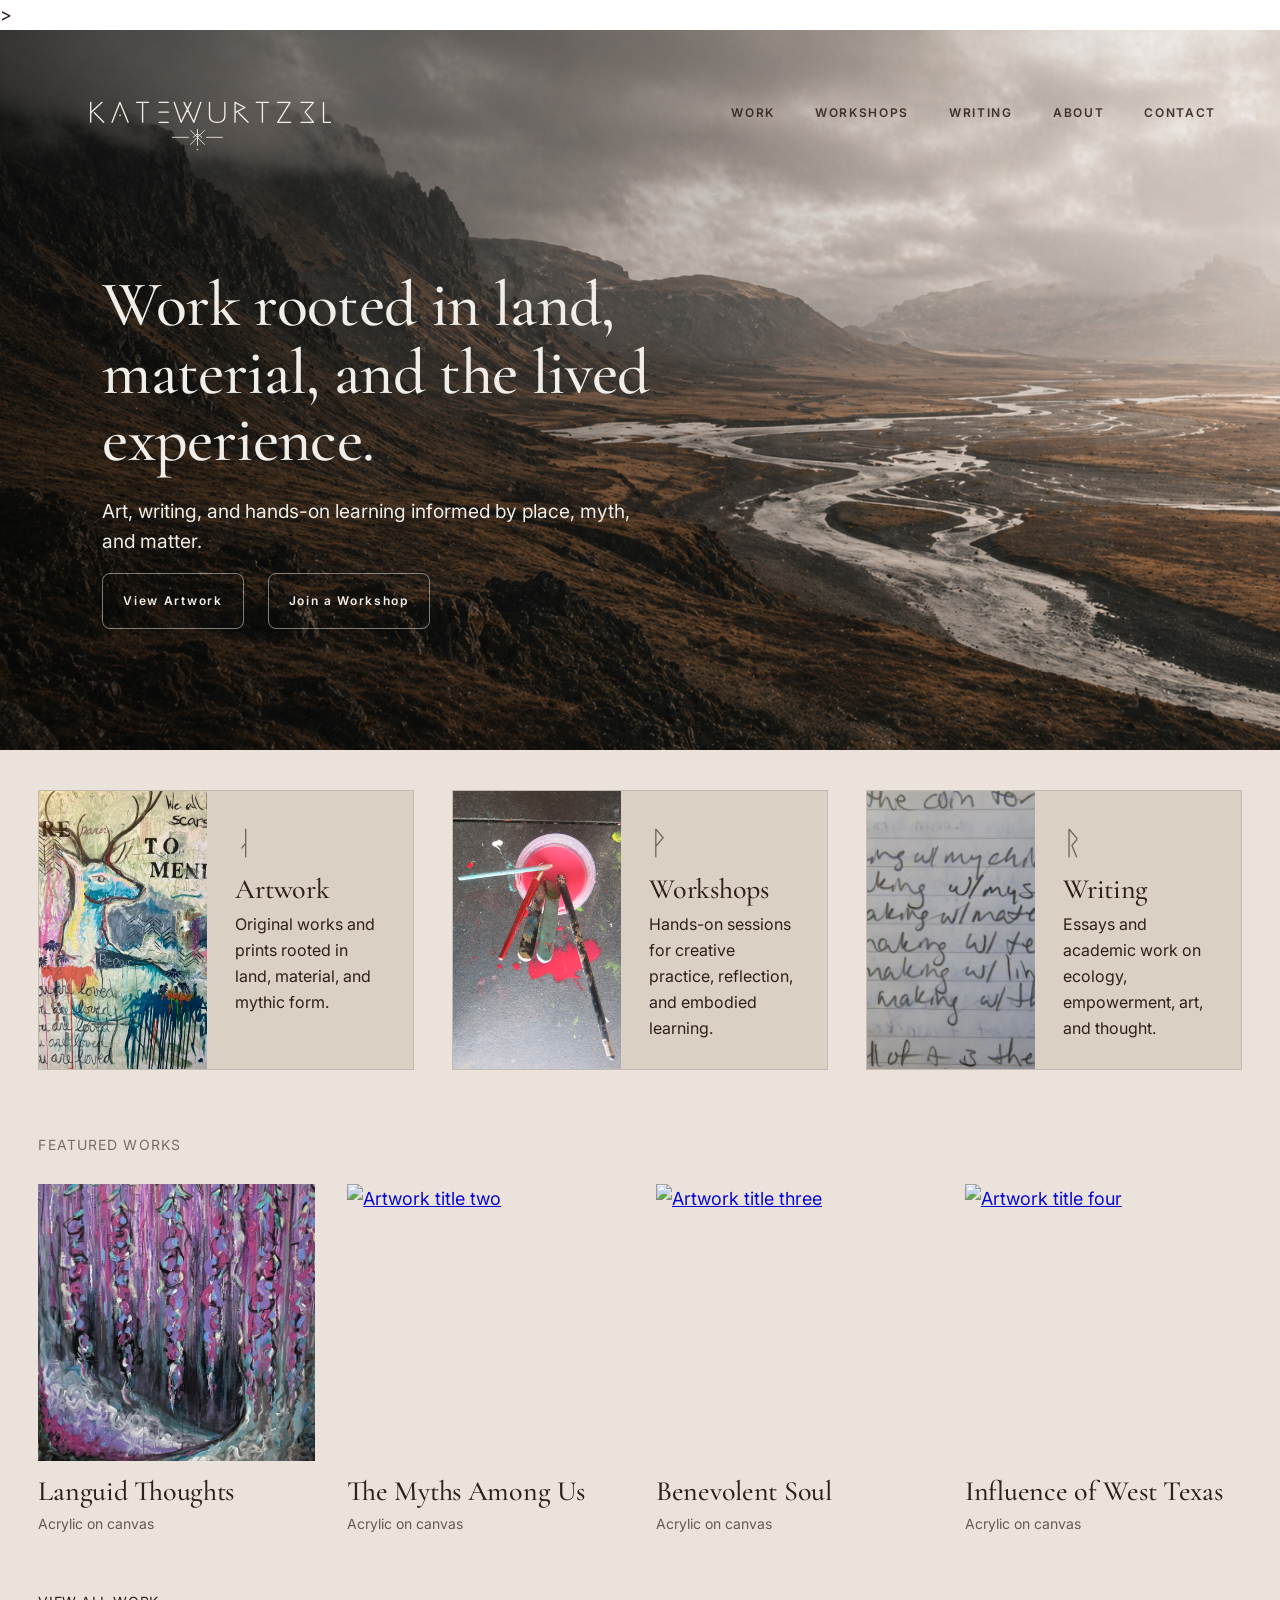
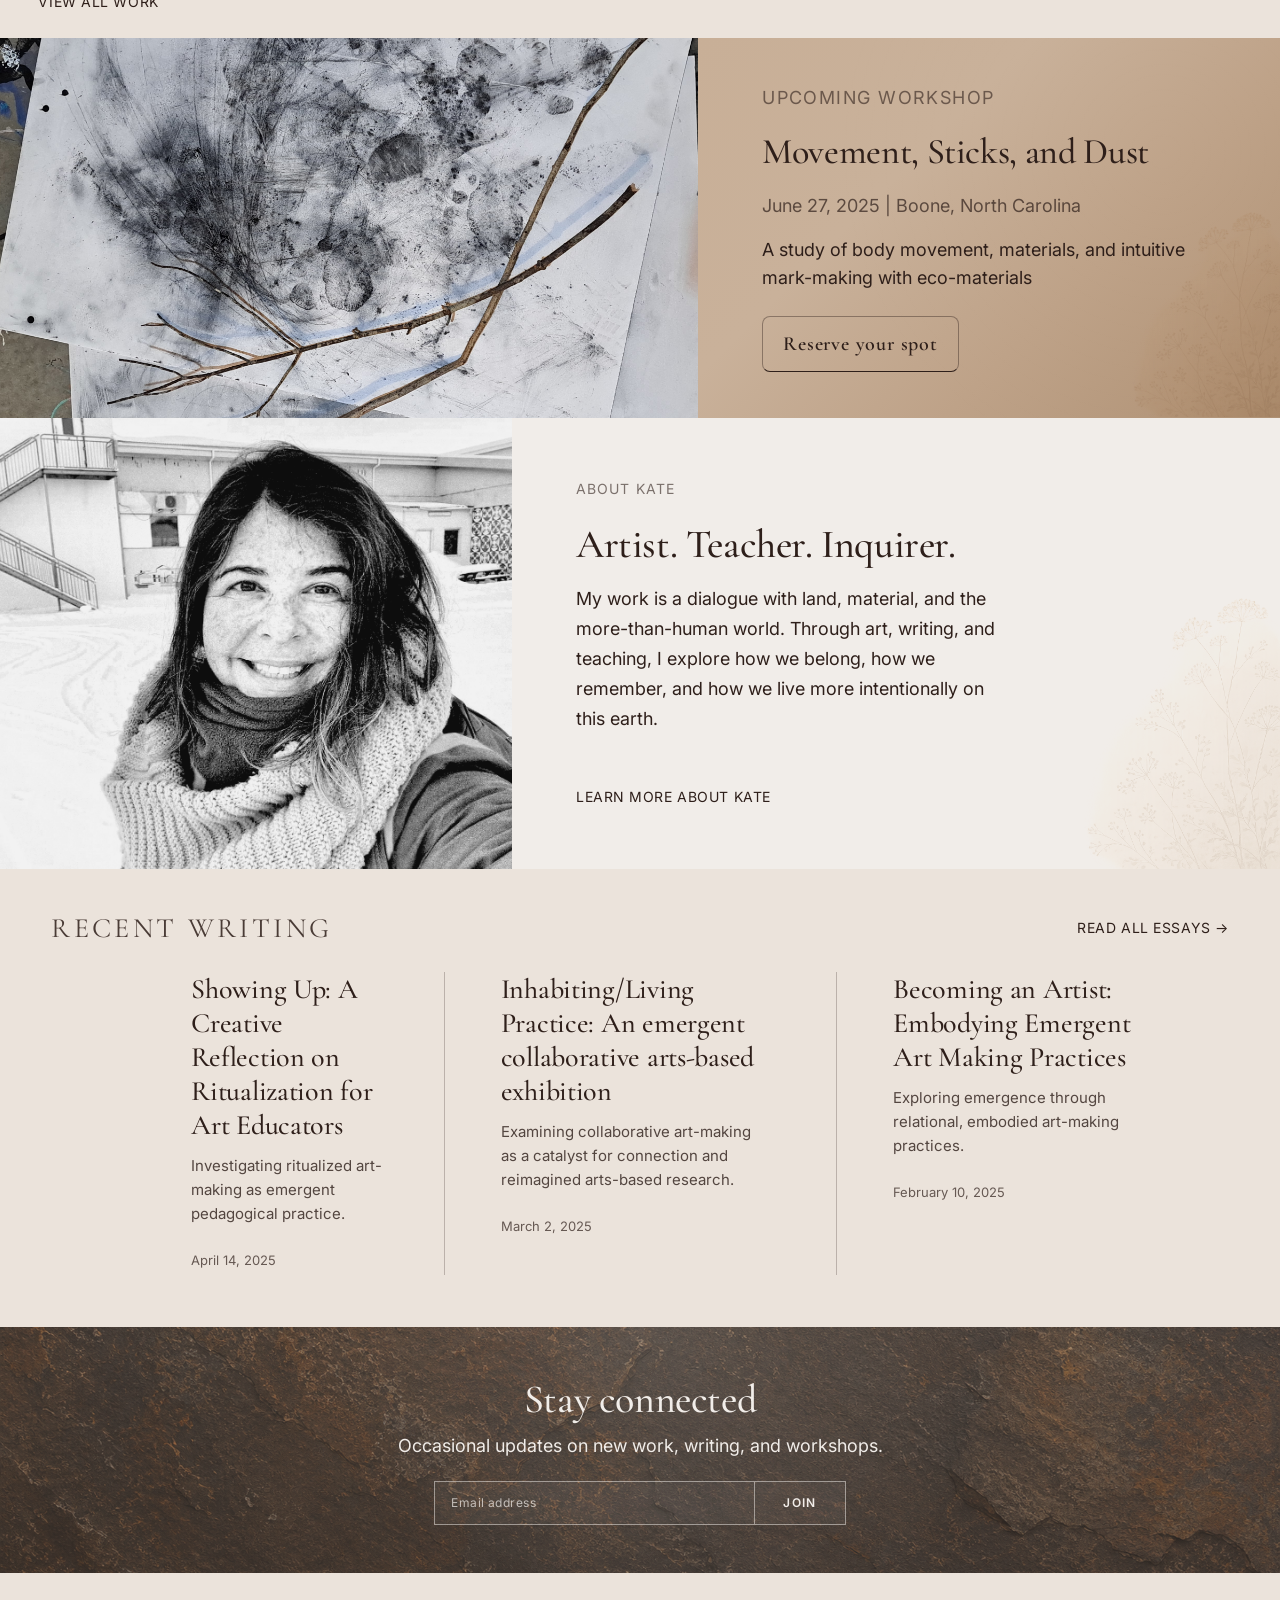
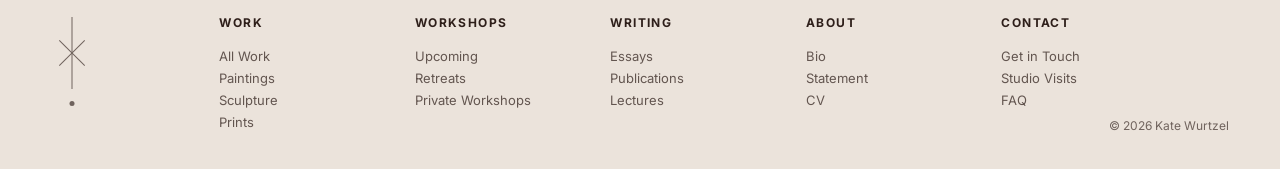
==== index.html @ 3cf95e03 "Updated Feature Commit" ====
<!DOCTYPE html>
<html lang="en">
<head>
    <meta charset="UTF-8">
    <meta name="viewport" content="width=device-width, initial-scale=1.0">
      <link rel="stylesheet" href="style.css">
      <script defer src="script.js"></script>
      <title>Dr. Kate Wurtzel</title>>
    <script src="https://kit.fontawesome.com/6f04150875.js" crossorigin="anonymous"></script>
</head>
    <body>
        <section class="landing">
            <header class="site-header">
                <a href="index.html" class="site-logo" aria-label="Kate Wurtzel home">
                    <img src="KAssets/kate-wurtzel-rune-logo.svg" alt="Kate Wurtzel">
                </a>
                  <button class="menu-toggle" onclick="openMenu()" aria-label="Open menu">
                    ☰
                  </button>
                <nav class="site-nav" aria-label="Main navigation">
                    <a href="https://aikipezman-pixel.github.io/KatesArtwork/">Work</a>
                    <a href="https://aikipezman-pixel.github.io/KatesWorkshops/">Workshops</a>
                    <a href="https://aikipezman-pixel.github.io/Kateswriting/">Writing</a>
                    <a href="https://aikipezman-pixel.github.io/Katesabout/">About</a>
                    <a href="https://aikipezman-pixel.github.io/KatesInquiry/">Contact</a>
                </nav>
            </header>
          <div class="menu-overlay">

            <button class="menu-close" onclick="closeMenu()" aria-label="Close menu">
               ✕
            </button>
            <nav class="menu-links">
              <a href="https://aikipezman-pixel.github.io/KatesArtwork/" onclick="closeMenu()">Work</a>
              <a href="https://aikipezman-pixel.github.io/KatesWorkshops/" onclick="closeMenu()">Workshops</a>
              <a href="https://aikipezman-pixel.github.io/Kateswriting/" onclick="closeMenu()">Writing</a>
              <a href="https://aikipezman-pixel.github.io/Katesabout/" onclick="closeMenu()">About</a>
              <a href="https://aikipezman-pixel.github.io/KatesInquiry/" onclick="closeMenu()">Contact</a>
            </nav>

          </div>
        <img src="KAssets/ErodedLandscape.png" alt="Eroded landscape" class="landing__bg">
        <div class="landing__overlay"></div>
        <div class="landing__content">
            <h1>Work rooted in land, material, and the lived experience.</h1>
            <p>Art, writing, and hands-on learning informed by place, myth, and matter.</p>
            <div class="cta">
                <a href="https://aikipezman-pixel.github.io/KatesArtwork/" class="btn__primary">View Artwork</a>
                <a href="https://aikipezman-pixel.github.io/KatesWorkshops/" class="btn__secondary">Join a Workshop</a>
            </div>
        </div>
    </section>

   <section class="pathways" aria-label="Explore Kate Wurtzel's work">
      <div class="pathways__inner">
        <div class="pathways__grid">

        <a href="https://aikipezman-pixel.github.io/KatesArtwork/" class="path-card">
        <img src="KAssets/deer.jpg" alt="Featured Work" class="path__img">
        <div class="path__card--text">
          <span class="path-card__symbol">ᛆ</span>
        <h3>Artwork</h3>
        <p>Original works and prints rooted in land, material, and mythic form.</p>
        </div>
      </a>

      <a href="https://aikipezman-pixel.github.io/KatesWorkshops/" class="path-card">
        <img src="KAssets/IMG_1899.JPG" alt="Workshop" class="path__img">
        <div class="path__card--text">
          <span class="path-card__symbol">ᚹ</span>
        <h3>Workshops</h3>
        <p>Hands-on sessions for creative practice, reflection, and embodied learning.</p>
        </div>
      </a>

      <a href="https://aikipezman-pixel.github.io/Kateswriting/" class="path-card">
        <img src="KAssets/IMG_2921.JPG" alt="Workshop" class="path__img">
        <div class="path__card--text">
           <span class="path-card__symbol">ᚱ</span>
        <h3>Writing</h3>
        <p>Essays and academic work on ecology, empowerment, art, and thought.</p>
        </div>
      </a>
    </div>
  </div>
</section>

<section class="featured-work" id="artwork" aria-labelledby="featured-work-title">
  <div class="section-inner">
    <div class="section-heading">
      <p class="eyebrow">Featured Works</p>
    </div>

    <div class="featured-work__grid">
      <article class="work-card">
        <a href="KAssets/gregandsteph.jpg" class="artwork-lightbox-link">
          <img src="KAssets/gregandsteph.jpg" alt="Artwork title one">
        </a>
        <div class="work-card__meta">
          <h3>Languid Thoughts</h3>
          <p>Acrylic on canvas</p>
        </div>
      </article>

      <article class="work-card">
        <a href="KAssets/20240322_081403.jpg" class="artwork-lightbox-link">
          <img src="KAssets/20240322_081403.jpg" alt="Artwork title two">
        </a>
        <div class="work-card__meta">
          <h3>The Myths Among Us</h3>
          <p>Acrylic on canvas</p>
        </div>
      </article>

      <article class="work-card">
        <a href="KAssets/bull.jpg" class="artwork-lightbox-link">
          <img src="KAssets/bull.jpg" alt="Artwork title three">
        </a>
        <div class="work-card__meta">
          <h3>Benevolent Soul</h3>
          <p>Acrylic on canvas</p>
        </div>
      </article>

      <article class="work-card">
        <a href="KAssets/WestTexas.png" class="artwork-lightbox-link">
          <img src="KAssets/WestTexas.png" alt="Artwork title four">
        </a>
        <div class="work-card__meta">
          <h3>Influence of West Texas</h3>
          <p>Acrylic on canvas</p>
        </div>
      </article>
    </div>

    <a href="#all-work" class="text-link">View all work</a>
  </div>
</section>
<section class="workshop">
  <div class="workshop__media">
    <img src="KAssets/SticksandDust.jpg" alt="Workshop scene">
  </div>
  <div class="workshop__content">
    
    <div class="workshop__content-inner">
      <p class="eyebrow">Upcoming Workshop</p>
      <h2>Movement, Sticks, and Dust</h2>
      <p class="workshop__meta">June 27, 2025 | Boone, North Carolina</p>
      <p>
        A study of body movement, materials, and intuitive mark-making with eco-materials
      </p>
      <a href="https://aikipezman-pixel.github.io/KatesWorkshops/" class="btn__primary btn--dark">Reserve your spot</a>
    </div>
  </div>
</section>
<section class="about" id="about">
  <div class="about__media">
    <img src="KAssets/snowbird.jpg" alt="Kate Wurtzel">
  </div>

  <div class="about__content">
    <div class="about__inner">
      <p class="eyebrow">About Kate</p>
      <h2>Artist. Teacher. Inquirer.</h2>

      <p>
        My work is a dialogue with land, material, and the more-than-human world.
        Through art, writing, and teaching, I explore how we belong, how we remember,
        and how we live more intentionally on this earth.
      </p>

      <a href="https://aikipezman-pixel.github.io/Katesabout/" class="text-link">Learn more about Kate</a>
    </div>
  </div>
</section>
<section class="recent-writing" id="writing" aria-labelledby="recent-writing-title">
  <div class="recent-writing__inner">
    <div class="recent-writing__heading">
      <p class="eyebrow" id="recent-writing-title">Recent Writing</p>
      <a href="https://aikipezman-pixel.github.io/Kateswriting/" class="text-link recent-writing__all">Read all essays</a>
    </div>

    <div class="writing-list">
      <article class="writing-card">
        <h3>Showing Up: A Creative Reflection on Ritualization for Art Educators</h3>
        <p>Investigating ritualized art-making as emergent pedagogical practice.</p>
        <time datetime="2025-04-14">April 14, 2025</time>
      </article>

      <article class="writing-card">
        <h3>Inhabiting/Living Practice: An emergent collaborative arts-based exhibition</h3>
        <p>Examining collaborative art-making as a catalyst for connection and reimagined arts-based research.</p>
        <time datetime="2025-03-02">March 2, 2025</time>
      </article>

      <article class="writing-card">
        <h3>Becoming an Artist: Embodying Emergent Art Making Practices</h3>
        <p>Exploring emergence through relational, embodied art-making practices.</p>
        <time datetime="2025-02-10">February 10, 2025</time>
      </article>
    </div>
  </div>
</section>
<section class="newsletter">
  <div class="newsletter__overlay"></div>

  <div class="newsletter__inner">
    <h2>Stay connected</h2>
    <p>Occasional updates on new work, writing, and workshops.</p>

    <form class="newsletter__form">
      <input type="email" placeholder="Email address">
      <button type="submit">Join</button>
    </form>
  </div>
</section>

<footer class="site-footer" id="contact">
  <div class="site-footer__inner">
    <div class="footer-mark" aria-hidden="true">
      <span></span>
    </div>

    <nav class="footer-nav" aria-label="Footer navigation">
      <div class="footer-col">
        <h3>Work</h3>
        <a href="https://aikipezman-pixel.github.io/KatesArtwork/">All Work</a>
        <a href="https://aikipezman-pixel.github.io/KatesArtwork/">Paintings</a>
        <a href="https://aikipezman-pixel.github.io/KatesComingSoon/">Sculpture</a>
        <a href="https://aikipezman-pixel.github.io/KatesComingSoon/">Prints</a>
      </div>

      <div class="footer-col">
        <h3>Workshops</h3>
        <a href="#workshops">Upcoming</a>
        <a href="https://aikipezman-pixel.github.io/KatesComingSoon/">Retreats</a>
        <a href="https://aikipezman-pixel.github.io/KatesWorkshops/">Private Workshops</a>
      </div>

      <div class="footer-col">
        <h3>Writing</h3>
        <a href="https://aikipezman-pixel.github.io/Kateswriting/">Essays</a>
        <a href="https://aikipezman-pixel.github.io/KatesComingSoon/">Publications</a>
        <a href="https://aikipezman-pixel.github.io/KatesComingSoon/">Lectures</a>
      </div>

      <div class="footer-col">
        <h3>About</h3>
        <a href="https://aikipezman-pixel.github.io/Katesabout/">Bio</a>
        <a href="https://aikipezman-pixel.github.io/Katesabout/#statement">Statement</a>
        <a href="KAssets/CV_Wurtzel_K_2026_updated.docx" target="_blank">CV</a>
      </div>

      <div class="footer-col">
        <h3>Contact</h3>
        <a href="https://aikipezman-pixel.github.io/KatesInquiry/">Get in Touch</a>
        <a href="https://aikipezman-pixel.github.io/KatesComingSoon/">Studio Visits</a>
        <a href="https://aikipezman-pixel.github.io/KatesComingSoon/">FAQ</a>
      </div>
    </nav>

    <div class="footer-social">
      <a href="#" aria-label="Instagram">
        <i class="fa-brands fa-instagram"></i>
      </a>
      <a href="mailto:hello@example.com" aria-label="Email">
        <i class="fa-regular fa-envelope"></i>
      </a>
    </div>

    <p class="footer-credit">© 2026 Kate Wurtzel</p>
  </div>
</footer>
<div class="lightbox" id="lightbox">
  <button class="lightbox-close" id="lightboxClose" aria-label="Close full-size image">
    &times;
  </button>

  <img src="" alt="" class="lightbox-img" id="lightboxImg">
</div>
</body>
</html>
---- style.css ----
@import url('https://fonts.googleapis.com/css2?family=Cormorant+Garamond:ital,wght@0,300..700;1,300..700&family=Google+Sans:ital,opsz,wght@0,17..18,400..700;1,17..18,400..700&family=Lato:ital,wght@0,100;0,300;0,400;0,700;0,900;1,100;1,300;1,400;1,700;1,900&family=Montserrat:ital,wght@0,100..900;1,100..900&family=Roboto:ital@0;1&display=swap');
@import url('https://fonts.googleapis.com/css2?family=Cormorant+Garamond:ital,wght@0,300..700;1,300..700&family=Google+Sans:ital,opsz,wght@0,17..18,400..700;1,17..18,400..700&family=Inter:ital,opsz,wght@0,14..32,100..900;1,14..32,100..900&family=Lato:ital,wght@0,100;0,300;0,400;0,700;0,900;1,100;1,300;1,400;1,700;1,900&family=Montserrat:ital,wght@0,100..900;1,100..900&family=Roboto:ital@0;1&display=swap');
* {
  margin: 0;
  padding: 0;
  box-sizing: border-box;

}
:root {
  --font-serif: "Cormorant Garamond", serif;
  --font-sans: "Inter", sans-serif;

  --fs-h1: 64px;
  --fs-h2: 40px;
  --fs-h3: 28px;
  --fs-body: 18px;
  --fs-small: 14px;

  --lh-h1: 72px;
  --lh-h2: 48px;
  --lh-h3: 36px;
  --lh-body: 30px;

  --text-light: #f1ede9;
  --text-dark: #2e1f1a;

  --page-x: 120px;
  --page-x-tight: 72px;
  --page-x-mobile: 16px;

  --page-edge: clamp(24px, 8vw, 120px);
  --page-edge-tight: clamp(16px, 5vw, 72px);

  --content-max: 1200px;
}
body {
  font-family: var(--font-sans);
  font-size: var(--fs-body);
  line-height: var(--lh-body);
  color: var(--text-dark);

  -webkit-font-smoothing: antialiased;
  -moz-osx-font-smoothing: grayscale;
  font-feature-settings: "liga", "kern";
}


h1 {
  font-size: var(--fs-h1);
  line-height: var(--lh-h1);
}
h2 {
  font-size: var(--fs-h2);
  line-height: var(--lh-h2);
}

h3 {
  font-size: var(--fs-h3);
  line-height: var(--lh-h3);
}
h1, h2, h3 {
  font-family: var(--font-serif);
  font-weight: 500;
  letter-spacing: -0.01em;
  margin: 0;
}


/*formatting*/
.container {
  padding: 96px 0;
}

.row {
  width: 100%;
  max-width: 1280px;
  margin: 0 auto;
}

html {
  scroll-behavior: smooth;
}

ul {
    display: flex;
}

li {
    list-style-type: none;
}

/*NAVBAR*/
.site-header {
  position: absolute;
  top: 8px;  
  left: 0;
  width: 100%;
  padding-left: var(--page-edge-tight);
  padding-right: var(--page-edge-tight);
  z-index: 5;
  display: flex;
  align-items: center;
  justify-content: space-between;
}

.site-logo img {
  display: block;
  height: 150px;
  width: auto;
}

.site-logo {
  transform: translateY(1px);
}

.site-nav {
  display: flex;
  align-items: center;
  gap: 40px;
}

.site-nav a {
  font-family: var(--font-sans);
  font-size: 12px;
  font-weight: 600;
  letter-spacing: 0.14em;
  text-transform: uppercase;
  text-decoration: none;
  color: #2e1f1a;
  opacity: 0.88;
  transition: opacity 0.25s ease, transform 0.25s ease;
}

.site-nav a:hover {
  opacity: 1;
  transform: translateY(-1px);
  text-decoration: underline;
  text-decoration-thickness: 3px;
  text-underline-offset: 4px;
}
.menu-toggle {
  display: none;
}
.menu-overlay {
  position: fixed;
  inset: 0;
  background: #2e1f1a;
  top: 16px;
  right: 16px;
  bottom: 16px;
  left: 16px;
  border: 1px solid rgba(241, 237, 233, 0.25);
  border-radius: 16px;
  display: flex;
  flex-direction: column;
  justify-content: center;
  align-items: center;
  opacity: 0;
  pointer-events: none;
  transition: opacity 0.3s ease;
  z-index: 100;
}
body.menu--open .menu-overlay {
  opacity: 1;
  pointer-events: auto;
}
.menu-links {
  display: flex;
  flex-direction: column;
  gap: 32px;
  text-align: center;
}

.menu-links a {
  font-family: var(--font-serif);
  font-size: 32px;
  color: #f1ede9;
  text-decoration: none;
}
.menu-close {
  position: absolute;
  top: 24px;
  right: 24px;

  background: none;
  border: none;
  color: #f1ede9;
  font-size: 32px;
  cursor: pointer;
}
body.menu--open::before {
  content: "";
  position: fixed;
  inset: 0;
  background: rgba(0,0,0,0.35);
  z-index: 90;
}

 /*Landing*/

.landing h1 {
  font-family: "Cormorant Garamond", serif;
  font-size: clamp(42px, 5vw, 72px);
  line-height: 1.05;
  letter-spacing: -0.01em;
}

.landing p {
  font-family: "Inter", sans-serif;
  font-size: clamp(16px, 1.5vw, 20px);
  line-height: 1.55;
  margin-top: 24px;
  max-width: 560px;
}

.cta {
    margin-top: 16px;
    display: flex;
    gap: 24px;
    flex-wrap: wrap;
}

.btn__secondary, .btn__primary {
  display: inline-block;
  font-size: 12px;
  font-weight: 600;
  letter-spacing: 0.14em;
  color: #f1ede9;
  transition: all 300ms; 
  text-decoration: none;
  padding: 12px 20px;
  border: 1px solid rgba(241, 237, 233, 0.5);
  border-radius: 8px;
}

.btn__secondary:hover, .btn__primary:hover {
  background: rgba(241, 237, 233, 0.08);
  border: 1px solid #f1ede9;
  border-radius: 8px;
  color: #f1ede9;
  transform: translateY(-1px);
  
}
.landing {
  position: relative;
  min-height: 80vh;
  display: flex;
  align-items: center;
  overflow: hidden;
  color: #f1ede9;
}

  .landing__content {
  max-width: 620px;
  margin-left: var(--page-edge);
  margin-right: var(--page-edge-tight);
  margin-top: 120px;
  z-index: 2;
  text-decoration: none;
  position: relative;
}

.landing__bg {
  position: absolute;
  top: 0;
  left: 0;
  width: 100%;
  height: 100%;
  object-fit: cover;
  object-position: center;
  z-index: 0;
}

.landing__overlay {
  position: absolute;
  inset: 0;
  background: linear-gradient(
    90deg,
    rgba(0,0,0,0.5) 0%,
    rgba(0,0,0,0.25) 40%,
    rgba(0,0,0,0.05) 70%,
    rgba(0,0,0,0) 100%
  );
  z-index: 1;
}

/*plans*/
.pathways {
  padding: 40px 0;
  background: #ebe3db;
  color: #2e1f1a;
  overflow-x: hidden;
}

.pathways h3,
.pathways p,
.pathways .eyebrow {
  color: #2e1f1a;
}
.section-inner {
  width: 100%;
  max-width: 1500px;
  margin: 0 auto;
  padding: 20px;
  padding-left: clamp(16px, 3vw, 48px);
  padding-right: clamp(16px, 3vw, 48px);
}

.eyebrow {
  font-family: var(--font-sans);
  font-size: var(--fs-small);
  letter-spacing: 0.08em;
  text-transform: uppercase;
  margin-bottom: 16px;
  opacity: 0.6;
}

.pathways h2 {
  max-width: 640px;
  margin-bottom: 64px;
}
.pathways__grid {
  display: grid;
  grid-template-columns: repeat(3, minmax(0, 1fr));
  gap: clamp(24px, 3vw, 40px);
}

.pathways__inner {
  max-width: 1500px;
  margin: 0 auto;

  padding-left: clamp(16px, 3vw, 48px);
  padding-right: clamp(16px, 3vw, 48px);
}
.path-card {
  display: flex;
  width: 100%;
  min-height: 20px;
  background: #dad0c4;
  border: 1px solid rgba(0,0,0,0.1);
  text-decoration: none;
  color: inherit;
  transition: all 0.3s ease;
}

.path-card__symbol {
  display: flex;
  align-items: center;
  font-size: 32px;
  height: 48px;
  line-height: 1;
  margin: 0;
  margin-bottom: 12px;
  opacity: 0.6;
  color: #2e1f1a;
  position: relative;
}
.path__img {
  width: 45%;
  position: relative;
  height: auto;
  aspect-ratio: 1 / 1;
  object-fit: cover;
  display: flex;
}
.path-card h3 {
  height: 44px;
  display: flex;
  align-items: center;
  margin-bottom: 12px;
  margin: 0;
  font-size: var(--fs-h3);
  line-height: var(--lh-h3);
}

.path-card p {
  margin: 0;
  font-size: 16px;
  line-height: 26px;
}
.path-card:hover {
  transform: translateY(-4px);
  border-color: rgba(0,0,0,0.2);
  background: rgba(255,255,255,0.55);
}
.path__card--text {
  width: 55%;
  padding: 28px;
  display: grid;
  grid-template-rows: 48px 44px auto;;
}
/*featuredwork*/
.featured-work {
  background: #ebe3db;
  color: #2e1f1a;
  
}

.featured-work h2,
.featured-work h3,
.featured-work p,
.featured-work .eyebrow {
  color: #2e1f1a;
}
.section-heading {
  margin-bottom: 24px;
  max-width: 640px;
}
.featured-work__grid {
  display: grid;
  grid-template-columns: repeat(4, 1fr);
  gap: 32px;
}
.work-card {
  display: block;
}
.work-card img {
  width: 100%;
  height: auto;
  aspect-ratio: 1 / 1;
  object-fit: cover;
  display: block;
  filter: contrast(0.95) saturate(0.9);
  transition: transform 0.4s ease;
}
.work-card:hover img {
  transform: scale(1.02);
}
.work-card__meta {
  margin-top: 12px;
}

.work-card__meta h3 {
  font-family: var(--font-serif);
  font-size: var(--fs-h3);
}

.work-card__meta p {
  font-family: var(--font-sans);
  font-size: var(--fs-small);
  opacity: 0.7;
}
.text-link {
  display: inline-block;
  margin-top: 48px;
  font-family: var(--font-sans);
  font-size: var(--fs-small);
  letter-spacing: 0.04em;
  text-transform: uppercase;
  text-decoration: none;
  color: inherit;

  border-bottom: 1px solid transparent;
  transition: border-color 0.25s ease, opacity 0.25s ease;
}

.text-link:hover {
  border-bottom-color: currentColor;
}
.artwork-lightbox-link {
  display: block;
  cursor: zoom-in;
}

.lightbox {
  position: fixed;
  inset: 0;
  z-index: 9999;
  display: none;
  align-items: center;
  justify-content: center;
  padding: 2rem;
  background: rgba(11, 12, 9, 0.88);
}

.lightbox.active {
  display: flex;
}

.lightbox-img {
  max-width: min(92vw, 1400px);
  max-height: 88vh;

  object-fit: contain;

  padding: 0.5rem;
  background: rgba(17, 19, 15, 0.92);

  border: 1px solid rgba(199, 169, 118, 0.45);

  box-shadow:
    0 24px 80px rgba(0, 0, 0, 0.78),
    0 0 0 1px rgba(241, 237, 233, 0.04);

  border-radius: 2px;
}

.lightbox-close {
  position: absolute;
  top: 1.5rem;
  right: 1.8rem;

  width: 48px;
  height: 48px;

  border: 1px solid rgba(241, 237, 233, 0.18);
  border-radius: 50%;

  background: rgba(17, 19, 15, 0.65);

  color: #f1ede9;

  font-size: 2rem;
  line-height: 1;

  cursor: pointer;

  transition:
    background 0.25s ease,
    transform 0.25s ease,
    border-color 0.25s ease;
}

.lightbox-close:hover {
  background: rgba(241, 237, 233, 0.08);
  border-color: rgba(241, 237, 233, 0.45);
  transform: scale(1.04);
}

/*workshop*/
.workshop {
  display: grid;
  grid-template-columns: 1.2fr 1fr;
  background: #e6ddd2; /* base tone */
  height: 380px;
  position: relative;
}

.workshop__media {
  overflow: hidden;
  height: 100%;
  width: 100%;
}

.workshop__media img {
  height: 100%;
  width: 100%;
  object-fit: cover;
  display: block;
  object-position: 40% center;
}
.workshop__content {
  display: flex;
  align-items: center;
  position: relative;
  overflow: hidden;
  isolation: isolate;

  background:
    linear-gradient(
      135deg,
      #c8af97 0%,
      #c9b19a 35%,
      #bea288 65%,
      #af9174 100%
    );
}
.workshop__content-inner {
  position: relative;
  z-index: 2;
  padding: 44px 64px;
}
.workshop__content::before {
  content: "";
  position: absolute;
  inset: 0;
  background: url("KAssets/paper-texture.png"),
  radial-gradient(
      circle at 80% 30%,
      rgba(255,255,255,0.25),
      transparent 60%
    );
    background-size: cover;
    background-repeat: no-repeat;
  opacity: 0.35;
  mix-blend-mode: multiply;
  pointer-events: none;
  z-index: 0;
}

.workshop__content::after {
  content: "";
  position: absolute;
  inset: 0;
  background-image: url("KAssets/floral-overlay.png");
  background-repeat: no-repeat;
  background-position: right bottom;
  background-size: 55%;
  opacity: 0.35;
  mix-blend-mode: multiply;
  -webkit-mask-image: linear-gradient(
    90deg,
    transparent 0%,
    rgba(0,0,0,0.6) 35%,
    rgba(0,0,0,1) 60%
  );
  mask-image: linear-gradient(
    90deg,
    transparent 0%,
    rgba(0,0,0,0.6) 35%,
    rgba(0,0,0,1) 60%
  );
  pointer-events: none;
  z-index: 1;
}

.workshop__content h2 {
  font-family: var(--font-serif);
  font-size: 36px;
  margin: 12px 0 16px;
  color:#2e1f1a
}
.workshop__content p {
  font-family: var(--font-sans);
  font-size: 18px;
  line-height: 28px;
  color:#2e1f1a
}
.workshop__content a {
  display: inline-block;
  margin-top: 24px;
  font-family: "Cormorant Garamond", serif;
  font-size: 20px;
  letter-spacing: 0.04em;
  text-decoration: none;
  border-bottom: 1px solid currentColor;
  color:#2e1f1a
}
.workshop__meta {
  font-family: var(--font-sans);
  font-size: 14px;
  opacity: 0.7;
  margin-bottom: 16px;
}

.workshop__desc {
  max-width: 420px;
  margin-bottom: 24px;
}

.btn--dark {
  color: #2e1f1a;
  border: 1px solid rgba(46, 31, 26, 0.4);
  background: transparent;
}

.btn--dark:hover {
  border-color: #2e1f1a;
  background: rgba(46, 31, 26, 0.06);
  color:#2e1f1a;
  transform: translateY(-1px);
}

/*about*/
.about {
  display: grid;
  grid-template-columns: 0.8fr 1.2fr;
  min-height: 360px;
  background: #ebe3db;
  color: #2e1f1a;
}

.about__media {
  overflow: hidden;
}

.about__media img {
  width: 100%;
  height: 100%;
  object-fit: cover;
  object-position: center;
  display: block;
  filter: grayscale(100%) contrast(0.9);
}

.about__content {
  position: relative;
  display: flex;
  align-items: center;
  overflow: hidden;
  background: #f1ede9;
}

.about__content::after {
  content: "";
  position: absolute;
  inset: 0;

  background-image: url("KAssets/floral-overlay.png");
  background-repeat: no-repeat;
  background-position: right bottom;
  background-size: 55%;

  opacity: 0.28;
  filter: contrast(1.05);
  mix-blend-mode: multiply;
  pointer-events: none;
  z-index: 0;
}

.about__inner {
  position: relative;
  z-index: 1;
  max-width: 560px;
  padding: 56px 64px;
}

.about h2 {
  color: #2e1f1a;
  margin-bottom: 16px;
}

.about p {
  color: #2e1f1a;
  max-width: 460px;
}

.about .text-link {
  color: #2e1f1a;
}

/* recent writing */

.recent-writing {
  background: #ebe3db;
  color: #2e1f1a;
  padding: 44px 0 52px;
}

.recent-writing__inner {
  max-width: 1500px;
  margin: 0 auto;
  padding-left: clamp(24px, 4vw, 64px);
  padding-right: clamp(24px, 4vw, 64px);
}

.recent-writing__heading {
  display: flex;
  justify-content: space-between;
  align-items: center;
  margin-bottom: 28px;
}

.recent-writing .eyebrow {
  font-family: var(--font-serif);
  font-size: 28px;
  line-height: 1;
  letter-spacing: 0.12em;
  color: #2e1f1a;
  opacity: 0.85;
  margin: 0;
}

.recent-writing__all {
  margin-top: 0;
  border-bottom: 1px solid transparent;
}

.recent-writing__all:hover {
  border-bottom-color: currentColor;
}

.recent-writing__all::after {
  content: " →";
}

.writing-list {
  display: grid;
  grid-template-columns: repeat(3, 1fr);
}

.writing-card {
  padding: 0 56px;
  border-left: 1px solid rgba(46, 31, 26, 0.25);
}

.writing-card:first-child {
  border-left: none;
  padding-left: 140px;
}

.writing-card h3 {
  font-family: var(--font-serif);
  font-size: 28px;
  line-height: 34px;
  font-weight: 500;
  color: #2e1f1a;
  margin-bottom: 12px;
}

.writing-card p {
  font-family: var(--font-sans);
  font-size: 15px;
  line-height: 24px;
  max-width: 260px;
  color: #2e1f1a;
  opacity: 0.8;
  margin-bottom: 18px;
}

.writing-card time {
  font-family: var(--font-sans);
  font-size: 13px;
  color: #2e1f1a;
  opacity: 0.7;
}

/*newslettter*/

.newsletter {
  position: relative;
  overflow: hidden;

  padding: 48px 24px;
  background-image:
      linear-gradient(
      rgba(235, 227, 219, 0.18),
      rgba(235, 227, 219, 0.18)
    ),
    url("KAssets/stone-texture-dark.png");

  background-size: cover;
  background-position: center;
}

.newsletter::before {
  content: "";
  position: absolute;
  inset: 0;

   background:
    linear-gradient(
      180deg,
      rgba(32, 24, 20, 0.28),
      rgba(32, 24, 20, 0.42)
    );

  z-index: 0;
}
.newsletter::after {
  content: "";
  position: absolute;
  inset: 0;

  background:
    radial-gradient(
      circle at top center,
      rgba(255,255,255,0.16),
      transparent 52%
    );

  opacity: 0.55;
  mix-blend-mode: screen;

  z-index: 1;
}
.newsletter__inner {
  position: relative;
  z-index: 2;

  max-width: 720px;
  margin: 0 auto;
  text-align: center;

  color: #f1ede9;
}
.newsletter__inner h2 {
  margin-bottom: 8px;
}

.newsletter__inner p {
  margin-bottom: 18px;
}

.newsletter__form {
  margin-top: 20px;
  display: flex;
  justify-content: center;
  gap: 0;
}

.newsletter__form input,
.newsletter__form button {
  height: 44px;
  font-family: var(--font-sans);
  font-size: 12px;
  letter-spacing: 0.12em;
  color: #f1ede9;
  background: rgba(241, 237, 233, 0.04);
  border: 1px solid rgba(241, 237, 233, 0.5);
}

.newsletter__form input {
  width: min(320px, 60vw);
  padding: 0 16px;
  border-right: none;
}

.newsletter__form input::placeholder {
  color: rgba(241, 237, 233, 0.72);
  letter-spacing: 0.04em;
}

.newsletter__form button {
  padding: 0 28px;
  font-weight: 600;
  text-transform: uppercase;
  cursor: pointer;
  transition: background 0.25s ease, border-color 0.25s ease;
}

.newsletter__form button:hover {
  background: rgba(241, 237, 233, 0.1);
  border-color: #f1ede9;
}

.newsletter__form input:focus {
  outline: none;
  background: rgba(241, 237, 233, 0.08);
  border-color: #f1ede9;
}
/*footer*/
.site-footer {
  background: #ebe3db;
  color: #2e1f1a;
  padding: 44px 0 36px;
}

.site-footer__inner {
  max-width: 1500px;
  margin: 0 auto;
  padding-left: clamp(24px, 4vw, 64px);
  padding-right: clamp(24px, 4vw, 64px);

  display: grid;
  grid-template-columns: 120px 1fr auto;
  gap: 48px;
  align-items: start;
  position: relative;
}

.footer-mark {
  width: 42px;
  height: 92px;
  position: relative;
  opacity: 0.65;
}

.footer-mark::before,
.footer-mark::after,
.footer-mark span::before,
.footer-mark span::after {
  content: "";
  position: absolute;
  background: #2e1f1a;
  left: 50%;
  transform-origin: center;
}

.footer-mark::before {
  width: 1px;
  height: 72px;
  top: 0;
  transform: translateX(-50%);
}

.footer-mark::after {
  width: 1px;
  height: 36px;
  top: 18px;
  transform: translateX(-50%) rotate(45deg);
}

.footer-mark span::before {
  width: 1px;
  height: 36px;
  top: 18px;
  transform: translateX(-50%) rotate(-45deg);
}

.footer-mark span::after {
  width: 5px;
  height: 5px;
  border-radius: 50%;
  top: 84px;
  transform: translateX(-50%);
}

.footer-nav {
  display: grid;
  grid-template-columns: repeat(5, minmax(110px, 1fr));
  gap: 36px;
}

.footer-col h3 {
  font-family: var(--font-sans);
  font-size: 12px;
  line-height: 1;
  font-weight: 700;
  letter-spacing: 0.12em;
  text-transform: uppercase;
  margin-bottom: 16px;
  color: #2e1f1a;
}

.footer-col a {
  display: block;
  font-family: var(--font-sans);
  font-size: 13px;
  line-height: 22px;
  color: #2e1f1a;
  text-decoration: none;
  opacity: 0.72;
  transition: opacity 0.25s ease;
}

.footer-col a:hover {
  opacity: 1;
}

.footer-social {
  display: flex;
  gap: 20px;
  align-items: center;
}

.footer-social a {
  color: #2e1f1a;
  font-size: 24px;
  opacity: 0.75;
  transition: opacity 0.25s ease, transform 0.25s ease;
}

.footer-social a:hover {
  opacity: 1;
  transform: translateY(-1px);
}

.footer-credit {
  position: absolute;
  right: clamp(24px, 4vw, 64px);
  bottom: -8px;

  font-family: var(--font-sans);
  font-size: 12px;
  color: #2e1f1a;
  opacity: 0.65;
}

/* =========================
   TABLET / SMALL LAPTOP
   786px and below
========================= */

@media (max-width: 786px) {
  :root {
    --fs-h1: 48px;
    --fs-h2: 34px;
    --fs-h3: 26px;
    --fs-body: 16px;

    --lh-h1: 54px;
    --lh-h2: 40px;
    --lh-h3: 32px;
    --lh-body: 26px;
  }

  .site-header {
    display: grid;
    grid-template-columns: 1fr auto;
    align-items: center;
    top: 16px;
    padding-left: var(--page-x-mobile);
    padding-right: var(--page-x-mobile);
  }

  .site-logo {
    width: 100%;
    max-width: 360px;
    display: block;
  }

  .site-logo img {
    width: 100%;
    height: auto;
  }

  .site-nav {
    display: none;
  }

  .menu-toggle {
    display: flex;
    align-items: center;
    justify-content: center;
    justify-self: end;
    width: 44px;
    height: 44px;
    background: none;
    border: none;
    color: var(--text-light);
    font-size: 28px;
    line-height: 1;
    cursor: pointer;
  }

  .menu-overlay {
    top: 18px;
    right: 18px;
    bottom: 18px;
    left: 18px;
  }

  .landing {
    min-height: 90vh;
    align-items: center;
  }

  .landing__content {
    max-width: 92%;
    margin-left: 24px;
    margin-right: 24px;
    margin-top: 120px;
  }

  .landing h1 {
    font-size: clamp(42px, 11vw, 58px);
    line-height: 1.05;
  }

  .landing p {
    max-width: 440px;
    font-size: 16px;
    line-height: 1.55;
  }

  .cta {
    gap: 16px;
  }

  .section-inner,
  .pathways__inner,
  .recent-writing__inner,
  .site-footer__inner {
    padding-left: 24px;
    padding-right: 24px;
  }

  .pathways__grid {
    grid-template-columns: 1fr;
    gap: 28px;
  }

  .path-card {
    min-height: 220px;
  }

  .featured-work__grid {
    grid-template-columns: repeat(2, 1fr);
    gap: 28px;
  }

  .workshop {
    grid-template-columns: 1fr;
    height: auto;
  }

  .workshop__media {
    height: 320px;
  }

  .workshop__content {
    min-height: 360px;
  }

  .workshop__content-inner {
    padding: 44px 32px;
  }

  .about {
    grid-template-columns: 1fr;
  }

  .about__media {
    height: 340px;
  }

  .about__inner {
    padding: 44px 32px;
  }

  .recent-writing__heading {
    align-items: flex-start;
    gap: 20px;
  }

  .writing-list {
    grid-template-columns: 1fr;
    gap: 28px;
  }

  .writing-card,
  .writing-card:first-child {
    border-left: none;
    border-top: 1px solid rgba(46, 31, 26, 0.2);
    padding: 24px 0 0;
  }

  .writing-card:first-child {
    border-top: none;
  }

  .newsletter__form {
    flex-direction: column;
    align-items: center;
    gap: 12px;
  }

  .newsletter__form input,
  .newsletter__form button {
    width: 100%;
    max-width: 340px;
  }

  .newsletter__form input {
    border-right: 1px solid rgba(241, 237, 233, 0.5);
  }

  .site-footer__inner {
    grid-template-columns: 1fr;
    gap: 36px;
  }

  .footer-nav {
    grid-template-columns: repeat(2, 1fr);
    gap: 28px 36px;
  }

  .footer-credit {
    position: static;
    margin-top: 8px;
  }
}


/* =========================
   PHONE
   640px and below
========================= */

@media (max-width: 640px) {
  :root {
    --fs-h1: 42px;
    --fs-h2: 30px;
    --fs-h3: 24px;
    --fs-body: 16px;

    --lh-h1: 46px;
    --lh-h2: 36px;
    --lh-h3: 30px;
    --lh-body: 25px;
  }

  .site-logo {
    max-width: 300px;
  }

  .landing {
    min-height: 92vh;
  }

  .landing__content {
    margin-left: 18px;
    margin-right: 18px;
    margin-top: 104px;
  }

  .landing h1 {
    font-size: clamp(40px, 13vw, 52px);
  }

  .btn__primary,
  .btn__secondary {
    padding: 10px 16px;
    font-size: 11px;
  }

  .pathways {
    padding: 32px 0;
  }

  .path-card {
    flex-direction: column;
  }

  .path__img {
    width: 100%;
    aspect-ratio: 16 / 10;
  }

  .path__card--text {
    width: 100%;
    padding: 24px;
  }

  .featured-work__grid {
    grid-template-columns: 1fr;
  }

  .workshop__media {
    height: 280px;
  }

  .workshop__content-inner {
    padding: 40px 24px;
  }

  .workshop__content::after {
    background-size: 85%;
    opacity: 0.22;
  }

  .about__media {
    height: 300px;
  }

  .about__inner {
    padding: 40px 24px;
  }

  .about__content::after {
    background-size: 85%;
    opacity: 0.16;
  }

  .recent-writing__heading {
    flex-direction: column;
  }

  .recent-writing__all {
    margin-top: 0;
  }

  .footer-nav {
    grid-template-columns: 1fr;
  }
}
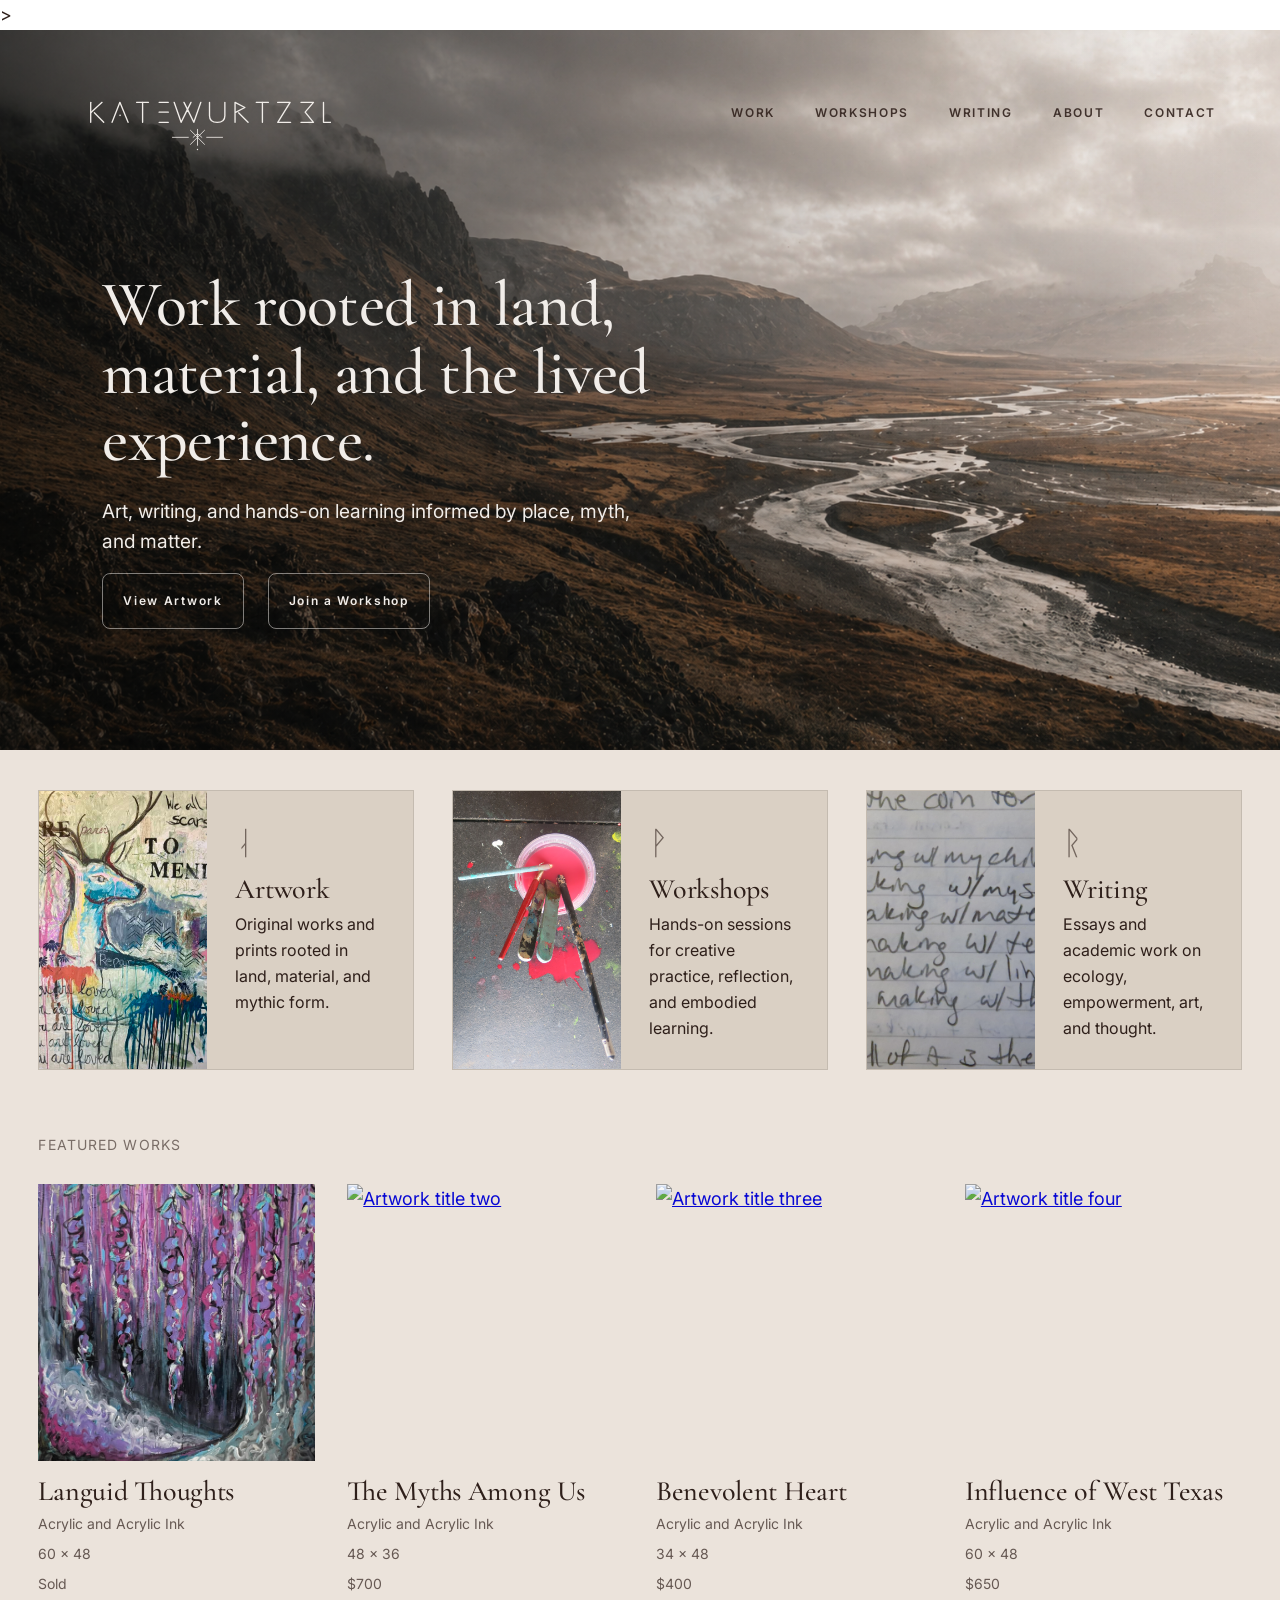
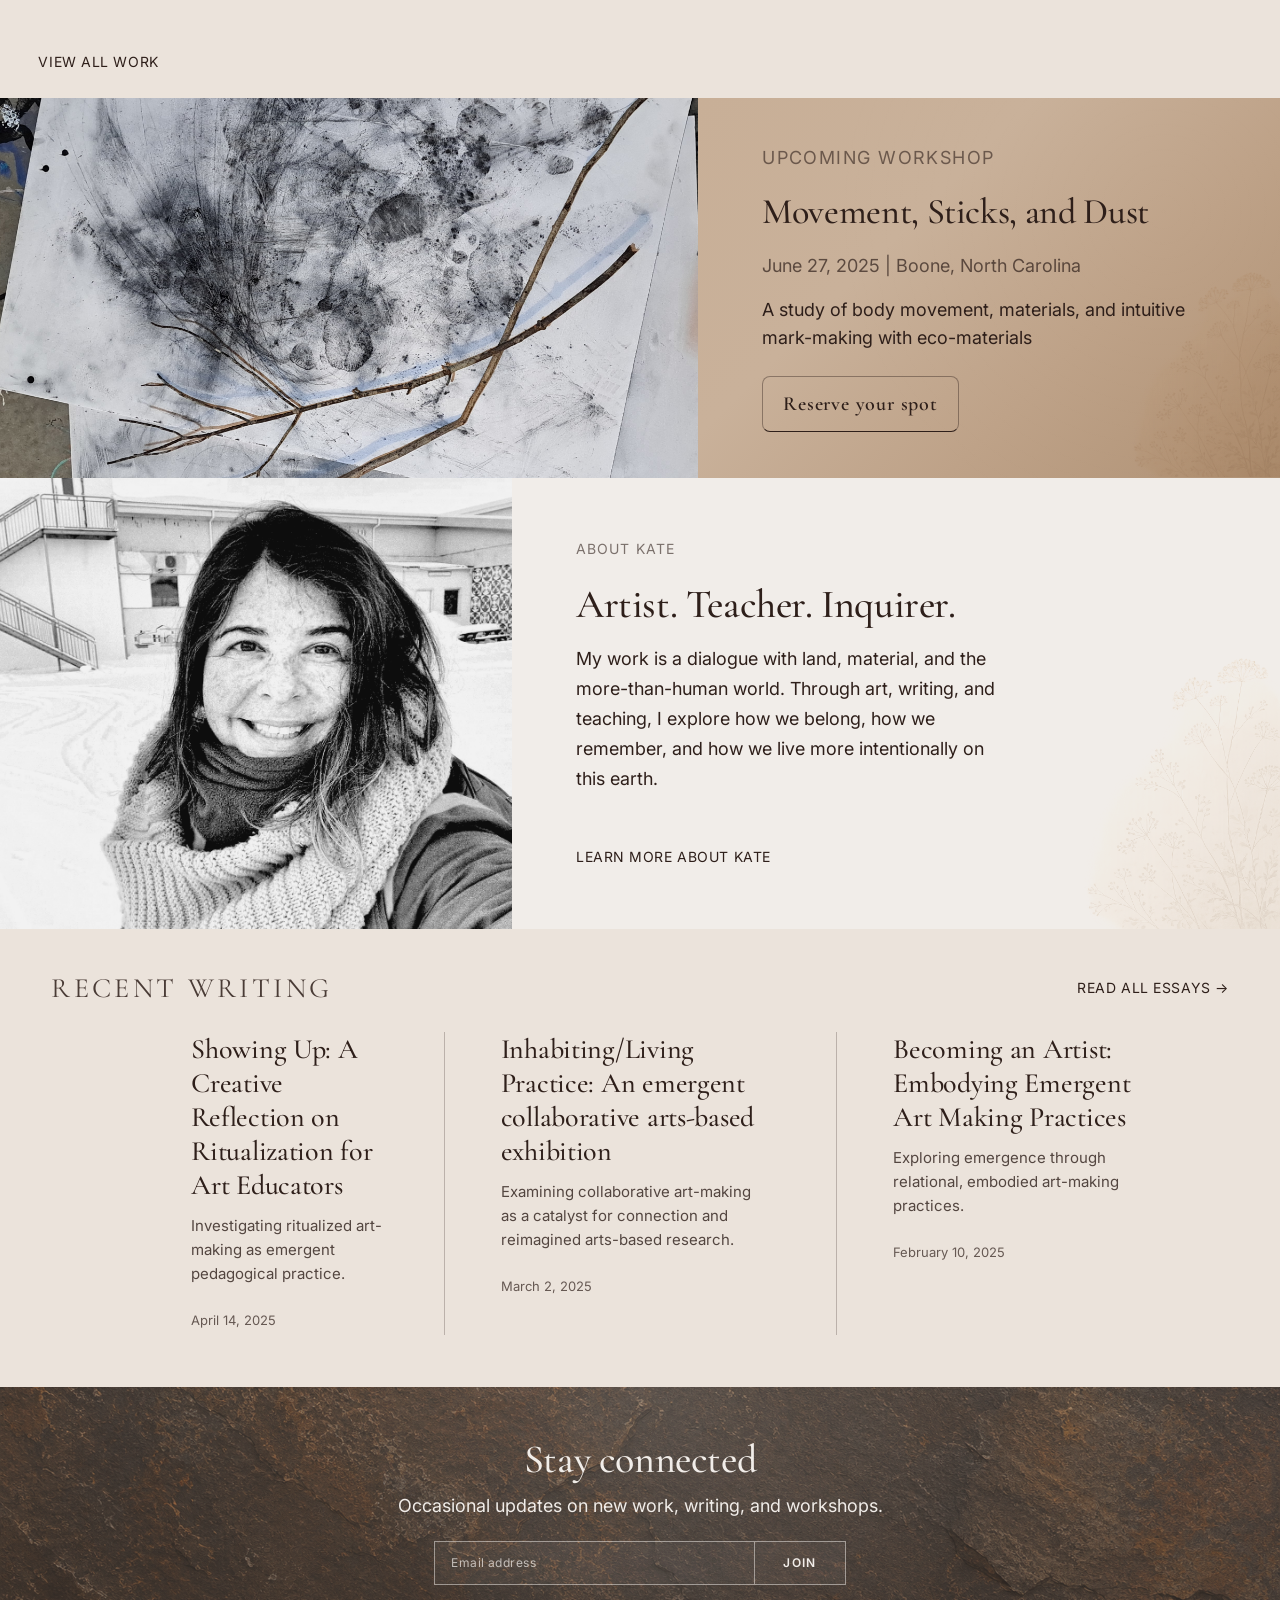
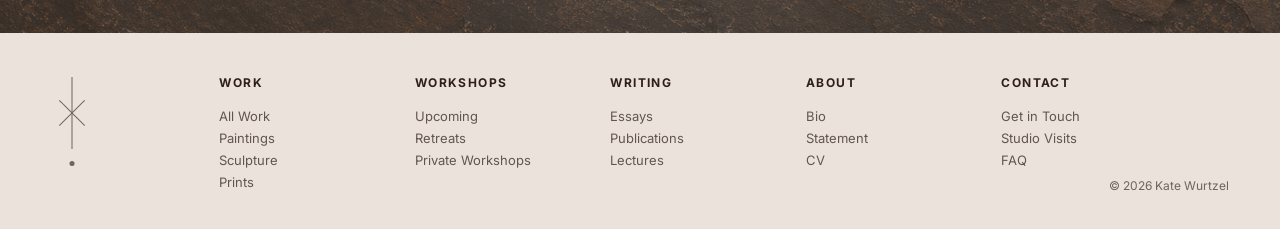
==== commit 0a764096: "Updated Prices" ====
--- a/index.html
+++ b/index.html
@@ -98,7 +98,9 @@
         </a>
         <div class="work-card__meta">
           <h3>Languid Thoughts</h3>
-          <p>Acrylic on canvas</p>
+          <p>Acrylic and Acrylic Ink</p>
+          <p>60 x 48</p>
+          <p>Sold</p>
         </div>
       </article>
 
@@ -108,7 +110,9 @@
         </a>
         <div class="work-card__meta">
           <h3>The Myths Among Us</h3>
-          <p>Acrylic on canvas</p>
+          <p>Acrylic and Acrylic Ink</p>
+          <p>48 x 36</p>
+          <p>$700</p>
         </div>
       </article>
 
@@ -117,8 +121,10 @@
           <img src="KAssets/bull.jpg" alt="Artwork title three">
         </a>
         <div class="work-card__meta">
-          <h3>Benevolent Soul</h3>
-          <p>Acrylic on canvas</p>
+          <h3>Benevolent Heart</h3>
+          <p>Acrylic and Acrylic Ink</p>
+          <p>34 x 48</p>
+          <p>$400</p>
         </div>
       </article>
 
@@ -128,7 +134,9 @@
         </a>
         <div class="work-card__meta">
           <h3>Influence of West Texas</h3>
-          <p>Acrylic on canvas</p>
+          <p>Acrylic and Acrylic Ink</p>
+          <p>60 x 48</p>
+          <p>$650</p
         </div>
       </article>
     </div>
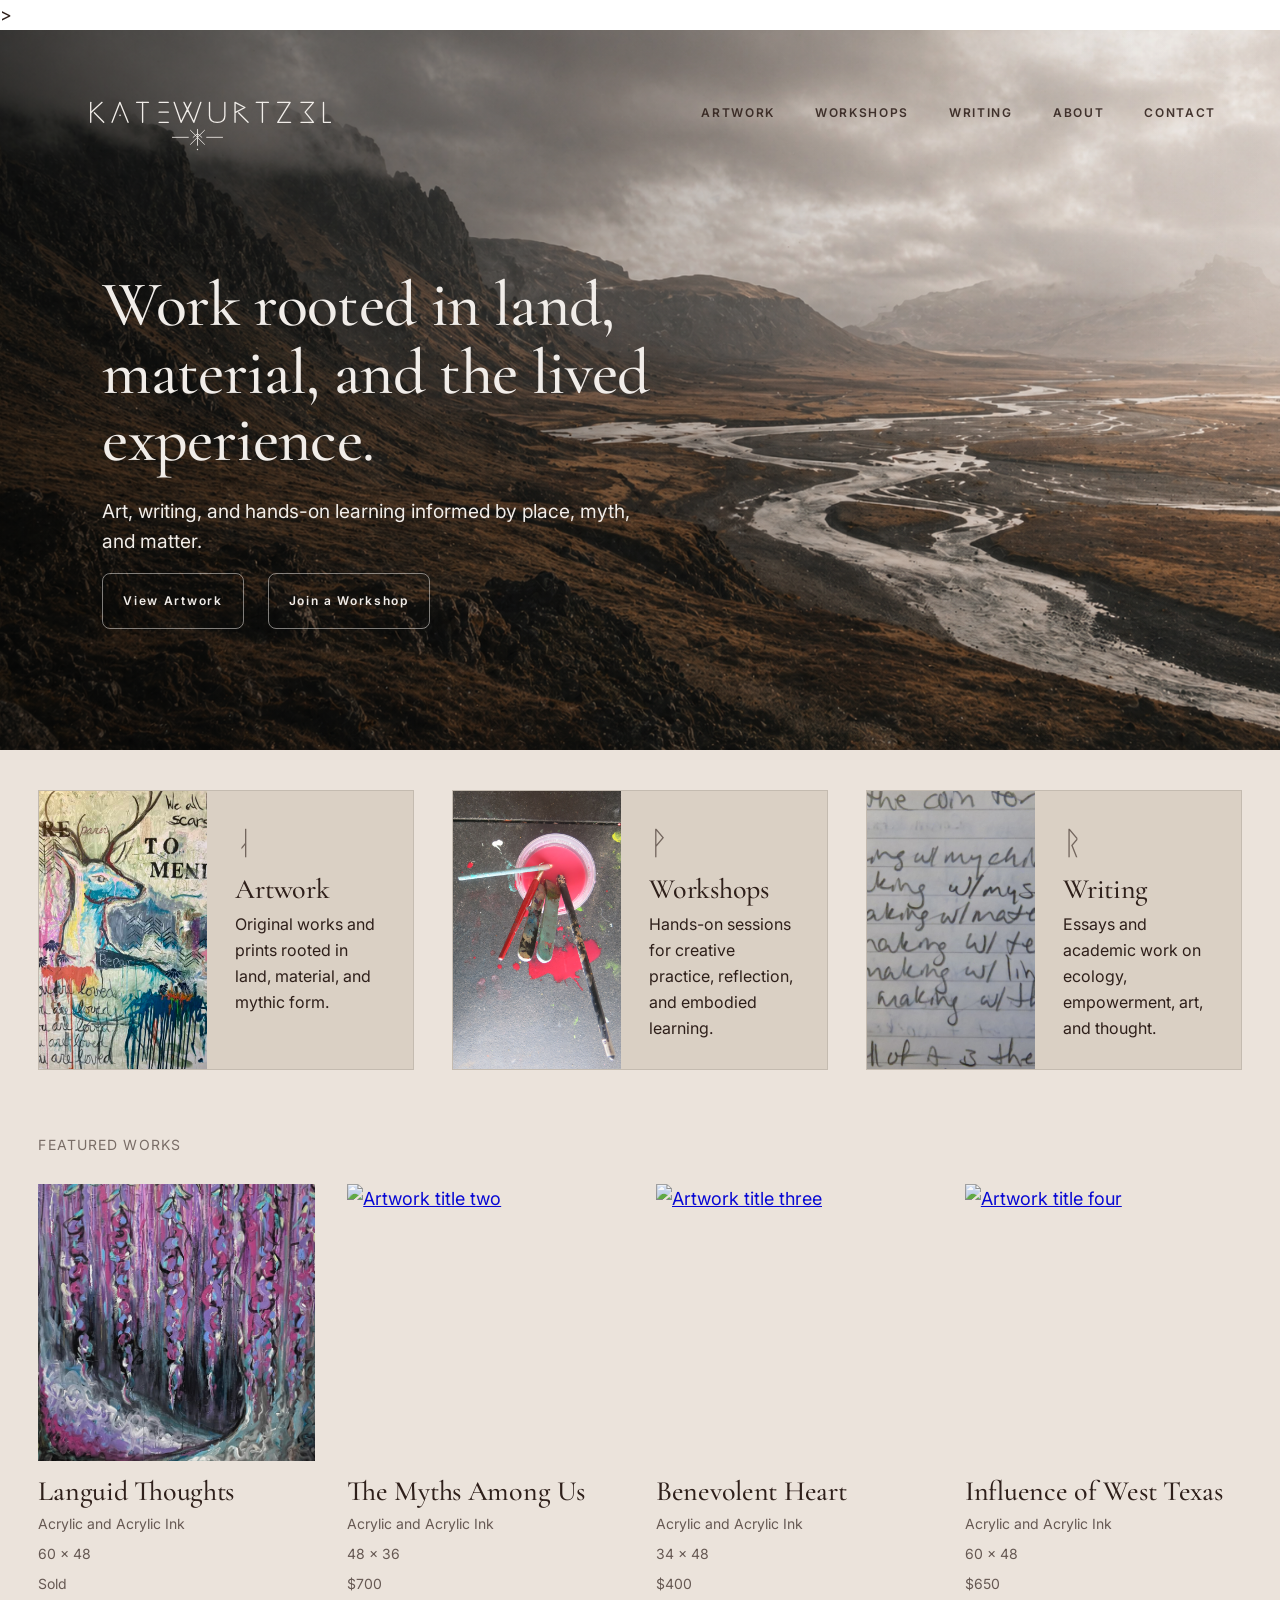
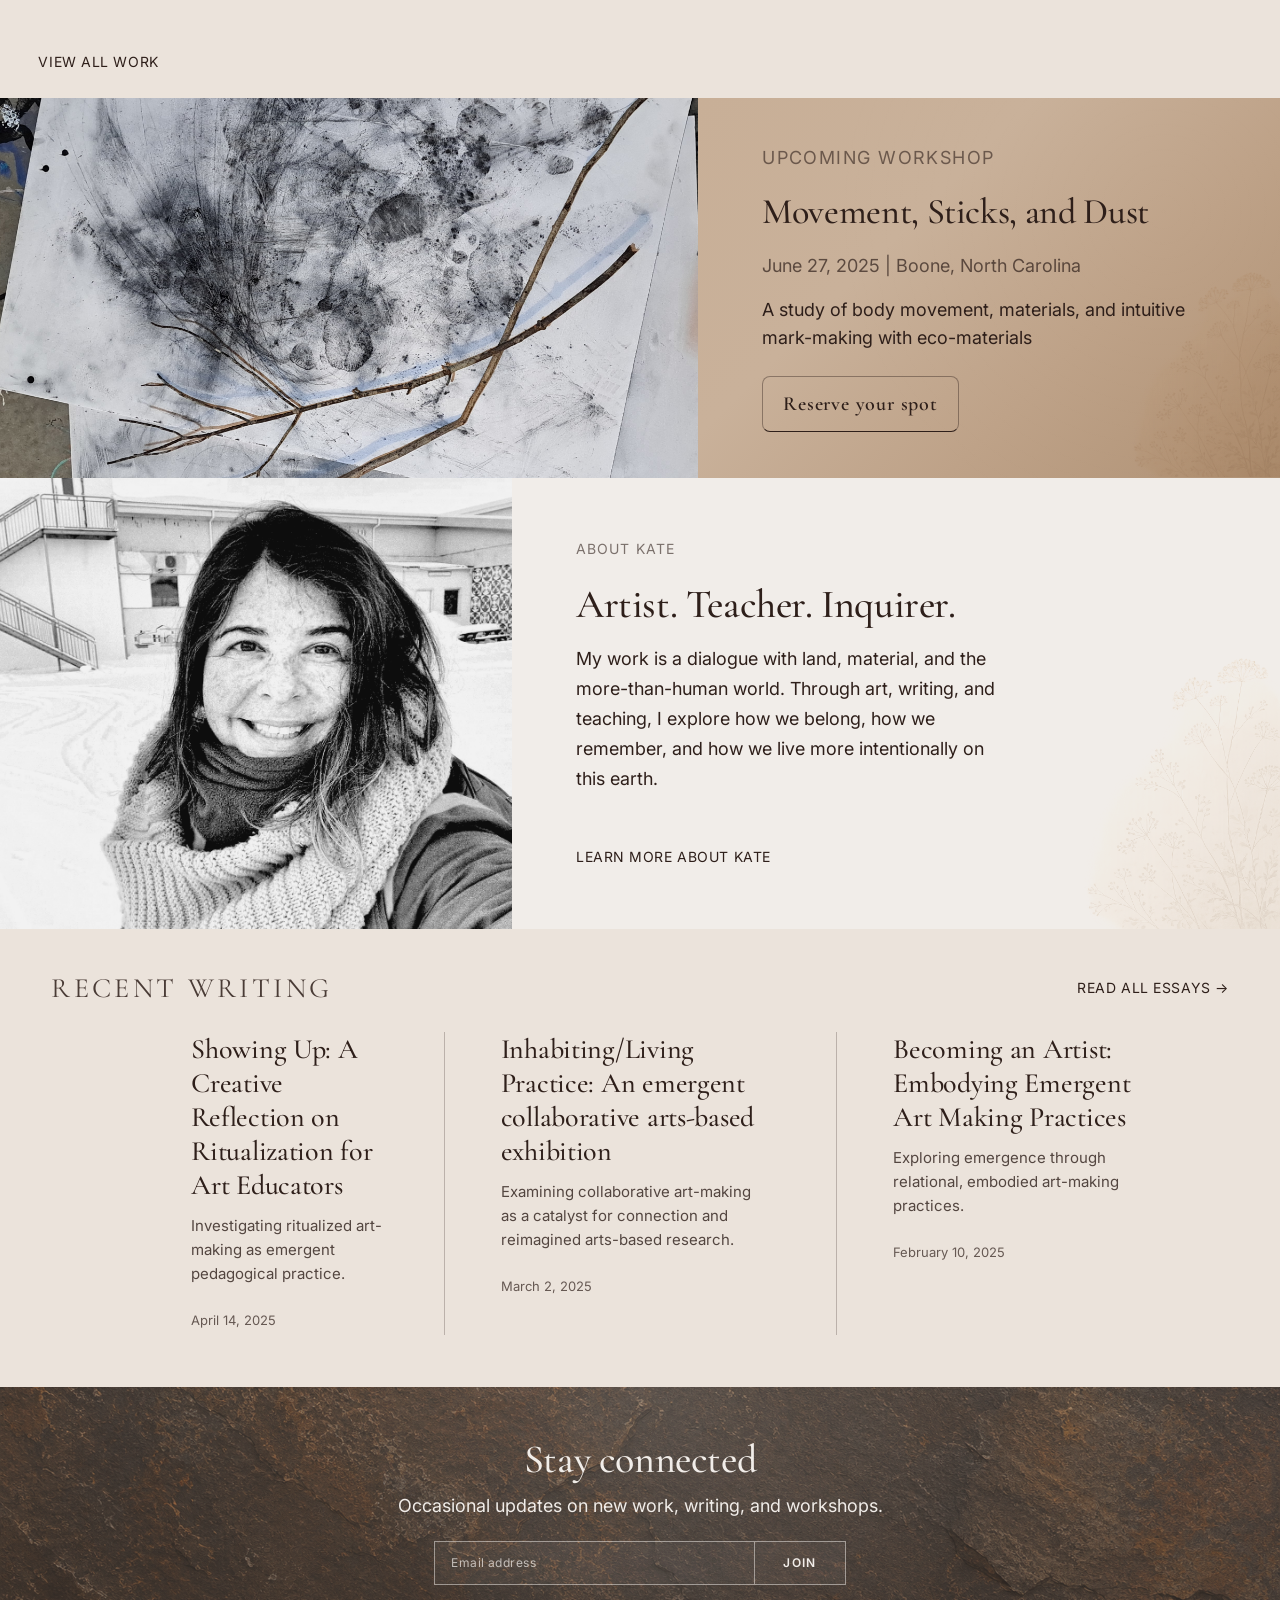
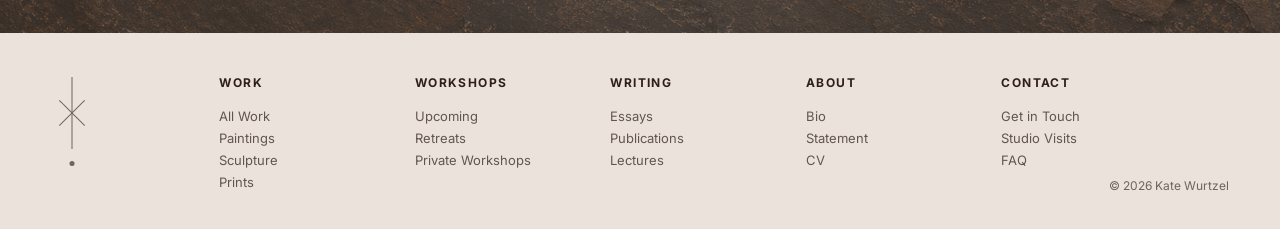
==== commit e49116b2: "FullSiteCommit" ====
--- a/index.html
+++ b/index.html
@@ -12,17 +12,17 @@
         <section class="landing">
             <header class="site-header">
                 <a href="index.html" class="site-logo" aria-label="Kate Wurtzel home">
-                    <img src="KAssets/kate-wurtzel-rune-logo.svg" alt="Kate Wurtzel">
+                    <img src="assets/kate-wurtzel-rune-logo.svg" alt="Kate Wurtzel">
                 </a>
                   <button class="menu-toggle" onclick="openMenu()" aria-label="Open menu">
                     ☰
                   </button>
                 <nav class="site-nav" aria-label="Main navigation">
-                    <a href="https://aikipezman-pixel.github.io/KatesArtwork/">Work</a>
-                    <a href="https://aikipezman-pixel.github.io/KatesWorkshops/">Workshops</a>
-                    <a href="https://aikipezman-pixel.github.io/Kateswriting/">Writing</a>
-                    <a href="https://aikipezman-pixel.github.io/Katesabout/">About</a>
-                    <a href="https://aikipezman-pixel.github.io/KatesInquiry/">Contact</a>
+                    <a href="/Artwork/">Artwork</a>
+                    <a href="/Workshops/">Workshops</a>
+                    <a href="/Writing/">Writing</a>
+                    <a href="/About/">About</a>
+                    <a href="/Contact/">Contact</a>
                 </nav>
             </header>
           <div class="menu-overlay">
@@ -31,22 +31,22 @@
                ✕
             </button>
             <nav class="menu-links">
-              <a href="https://aikipezman-pixel.github.io/KatesArtwork/" onclick="closeMenu()">Work</a>
-              <a href="https://aikipezman-pixel.github.io/KatesWorkshops/" onclick="closeMenu()">Workshops</a>
-              <a href="https://aikipezman-pixel.github.io/Kateswriting/" onclick="closeMenu()">Writing</a>
-              <a href="https://aikipezman-pixel.github.io/Katesabout/" onclick="closeMenu()">About</a>
-              <a href="https://aikipezman-pixel.github.io/KatesInquiry/" onclick="closeMenu()">Contact</a>
+              <a href="/Artwork/" onclick="closeMenu()">Work</a>
+              <a href="/Workshops/" onclick="closeMenu()">Workshops</a>
+              <a href="/Writing/" onclick="closeMenu()">Writing</a>
+              <a href="/About/" onclick="closeMenu()">About</a>
+              <a href="/Contact/" onclick="closeMenu()">Contact</a>
             </nav>
 
           </div>
-        <img src="KAssets/ErodedLandscape.png" alt="Eroded landscape" class="landing__bg">
+        <img src="assets/ErodedLandscape.png" alt="Eroded landscape" class="landing__bg">
         <div class="landing__overlay"></div>
         <div class="landing__content">
             <h1>Work rooted in land, material, and the lived experience.</h1>
             <p>Art, writing, and hands-on learning informed by place, myth, and matter.</p>
             <div class="cta">
-                <a href="https://aikipezman-pixel.github.io/KatesArtwork/" class="btn__primary">View Artwork</a>
-                <a href="https://aikipezman-pixel.github.io/KatesWorkshops/" class="btn__secondary">Join a Workshop</a>
+                <a href="/Artwork/" class="btn__primary">View Artwork</a>
+                <a href="/Workshops/" class="btn__secondary">Join a Workshop</a>
             </div>
         </div>
     </section>
@@ -55,8 +55,8 @@
       <div class="pathways__inner">
         <div class="pathways__grid">
 
-        <a href="https://aikipezman-pixel.github.io/KatesArtwork/" class="path-card">
-        <img src="KAssets/deer.jpg" alt="Featured Work" class="path__img">
+        <a href="/Artwork/" class="path-card">
+        <img src="assets/deer.jpg" alt="Featured Work" class="path__img">
         <div class="path__card--text">
           <span class="path-card__symbol">ᛆ</span>
         <h3>Artwork</h3>
@@ -64,8 +64,8 @@
         </div>
       </a>
 
-      <a href="https://aikipezman-pixel.github.io/KatesWorkshops/" class="path-card">
-        <img src="KAssets/IMG_1899.JPG" alt="Workshop" class="path__img">
+      <a href="/Workshops/" class="path-card">
+        <img src="assets/IMG_1899.JPG" alt="Workshop" class="path__img">
         <div class="path__card--text">
           <span class="path-card__symbol">ᚹ</span>
         <h3>Workshops</h3>
@@ -73,8 +73,8 @@
         </div>
       </a>
 
-      <a href="https://aikipezman-pixel.github.io/Kateswriting/" class="path-card">
-        <img src="KAssets/IMG_2921.JPG" alt="Workshop" class="path__img">
+      <a href="/Writing/" class="path-card">
+        <img src="assets/IMG_2921.JPG" alt="Workshop" class="path__img">
         <div class="path__card--text">
            <span class="path-card__symbol">ᚱ</span>
         <h3>Writing</h3>
@@ -93,8 +93,8 @@
 
     <div class="featured-work__grid">
       <article class="work-card">
-        <a href="KAssets/gregandsteph.jpg" class="artwork-lightbox-link">
-          <img src="KAssets/gregandsteph.jpg" alt="Artwork title one">
+        <a href="assets/gregandsteph.jpg" class="artwork-lightbox-link">
+          <img src="assets/gregandsteph.jpg" alt="Artwork title one">
         </a>
         <div class="work-card__meta">
           <h3>Languid Thoughts</h3>
@@ -105,8 +105,8 @@
       </article>
 
       <article class="work-card">
-        <a href="KAssets/20240322_081403.jpg" class="artwork-lightbox-link">
-          <img src="KAssets/20240322_081403.jpg" alt="Artwork title two">
+        <a href="assets/20240322_081403.jpg" class="artwork-lightbox-link">
+          <img src="assets/20240322_081403.jpg" alt="Artwork title two">
         </a>
         <div class="work-card__meta">
           <h3>The Myths Among Us</h3>
@@ -117,8 +117,8 @@
       </article>
 
       <article class="work-card">
-        <a href="KAssets/bull.jpg" class="artwork-lightbox-link">
-          <img src="KAssets/bull.jpg" alt="Artwork title three">
+        <a href="assets/bull.jpg" class="artwork-lightbox-link">
+          <img src="assets/bull.jpg" alt="Artwork title three">
         </a>
         <div class="work-card__meta">
           <h3>Benevolent Heart</h3>
@@ -129,14 +129,14 @@
       </article>
 
       <article class="work-card">
-        <a href="KAssets/WestTexas.png" class="artwork-lightbox-link">
-          <img src="KAssets/WestTexas.png" alt="Artwork title four">
+        <a href="assets/WestTexas.png" class="artwork-lightbox-link">
+          <img src="assets/WestTexas.png" alt="Artwork title four">
         </a>
         <div class="work-card__meta">
           <h3>Influence of West Texas</h3>
           <p>Acrylic and Acrylic Ink</p>
           <p>60 x 48</p>
-          <p>$650</p
+          <p>$650</p>
         </div>
       </article>
     </div>
@@ -146,7 +146,7 @@
 </section>
 <section class="workshop">
   <div class="workshop__media">
-    <img src="KAssets/SticksandDust.jpg" alt="Workshop scene">
+    <img src="assets/SticksandDust.jpg" alt="Workshop scene">
   </div>
   <div class="workshop__content">
     
@@ -163,7 +163,7 @@
 </section>
 <section class="about" id="about">
   <div class="about__media">
-    <img src="KAssets/snowbird.jpg" alt="Kate Wurtzel">
+    <img src="assets/snowbird.jpg" alt="Kate Wurtzel">
   </div>
 
   <div class="about__content">
@@ -232,38 +232,38 @@
     <nav class="footer-nav" aria-label="Footer navigation">
       <div class="footer-col">
         <h3>Work</h3>
-        <a href="https://aikipezman-pixel.github.io/KatesArtwork/">All Work</a>
-        <a href="https://aikipezman-pixel.github.io/KatesArtwork/">Paintings</a>
-        <a href="https://aikipezman-pixel.github.io/KatesComingSoon/">Sculpture</a>
-        <a href="https://aikipezman-pixel.github.io/KatesComingSoon/">Prints</a>
+        <a href="/Artwork/">All Work</a>
+        <a href="/Artwork/#paintings">Paintings</a>
+        <a href="/Artwork/#sculpture">Sculpture</a>
+        <a href="/Artwork/#prints">Prints</a>
       </div>
 
       <div class="footer-col">
         <h3>Workshops</h3>
-        <a href="#workshops">Upcoming</a>
-        <a href="https://aikipezman-pixel.github.io/KatesComingSoon/">Retreats</a>
-        <a href="https://aikipezman-pixel.github.io/KatesWorkshops/">Private Workshops</a>
+        <a href="/Workshops/">Upcoming</a>
+        <a href="/Coming Soon/">Retreats</a>
+        <a href="/Workshops/">Private Workshops</a>
       </div>
 
       <div class="footer-col">
         <h3>Writing</h3>
-        <a href="https://aikipezman-pixel.github.io/Kateswriting/">Essays</a>
-        <a href="https://aikipezman-pixel.github.io/KatesComingSoon/">Publications</a>
-        <a href="https://aikipezman-pixel.github.io/KatesComingSoon/">Lectures</a>
+        <a href="/Writing/">Essays</a>
+        <a href="/Coming Soon/">Publications</a>
+        <a href="/Coming Soon/">Lectures</a>
       </div>
 
       <div class="footer-col">
         <h3>About</h3>
-        <a href="https://aikipezman-pixel.github.io/Katesabout/">Bio</a>
-        <a href="https://aikipezman-pixel.github.io/Katesabout/#statement">Statement</a>
-        <a href="KAssets/CV_Wurtzel_K_2026_updated.docx" target="_blank">CV</a>
+        <a href="/About/">Bio</a>
+        <a href="/About/#statement">Statement</a>
+        <a href="assets/CV_Wurtzel_K_2026_updated.docx" target="_blank">CV</a>
       </div>
 
       <div class="footer-col">
         <h3>Contact</h3>
-        <a href="https://aikipezman-pixel.github.io/KatesInquiry/">Get in Touch</a>
-        <a href="https://aikipezman-pixel.github.io/KatesComingSoon/">Studio Visits</a>
-        <a href="https://aikipezman-pixel.github.io/KatesComingSoon/">FAQ</a>
+        <a href="/Inquiry/">Get in Touch</a>
+        <a href="/Coming Soon/">Studio Visits</a>
+        <a href="/Coming Soon/">FAQ</a>
       </div>
     </nav>
 
--- a/style.css
+++ b/style.css
@@ -575,7 +575,7 @@
   content: "";
   position: absolute;
   inset: 0;
-  background: url("KAssets/paper-texture.png"),
+  background: url("assets/paper-texture.png"),
   radial-gradient(
       circle at 80% 30%,
       rgba(255,255,255,0.25),
@@ -593,7 +593,7 @@
   content: "";
   position: absolute;
   inset: 0;
-  background-image: url("KAssets/floral-overlay.png");
+  background-image: url("assets/floral-overlay.png");
   background-repeat: no-repeat;
   background-position: right bottom;
   background-size: 55%;
@@ -697,7 +697,7 @@
   position: absolute;
   inset: 0;
 
-  background-image: url("KAssets/floral-overlay.png");
+  background-image: url("assets/floral-overlay.png");
   background-repeat: no-repeat;
   background-position: right bottom;
   background-size: 55%;
@@ -828,7 +828,7 @@
       rgba(235, 227, 219, 0.18),
       rgba(235, 227, 219, 0.18)
     ),
-    url("KAssets/stone-texture-dark.png");
+    url("assets/stone-texture-dark.png");
 
   background-size: cover;
   background-position: center;
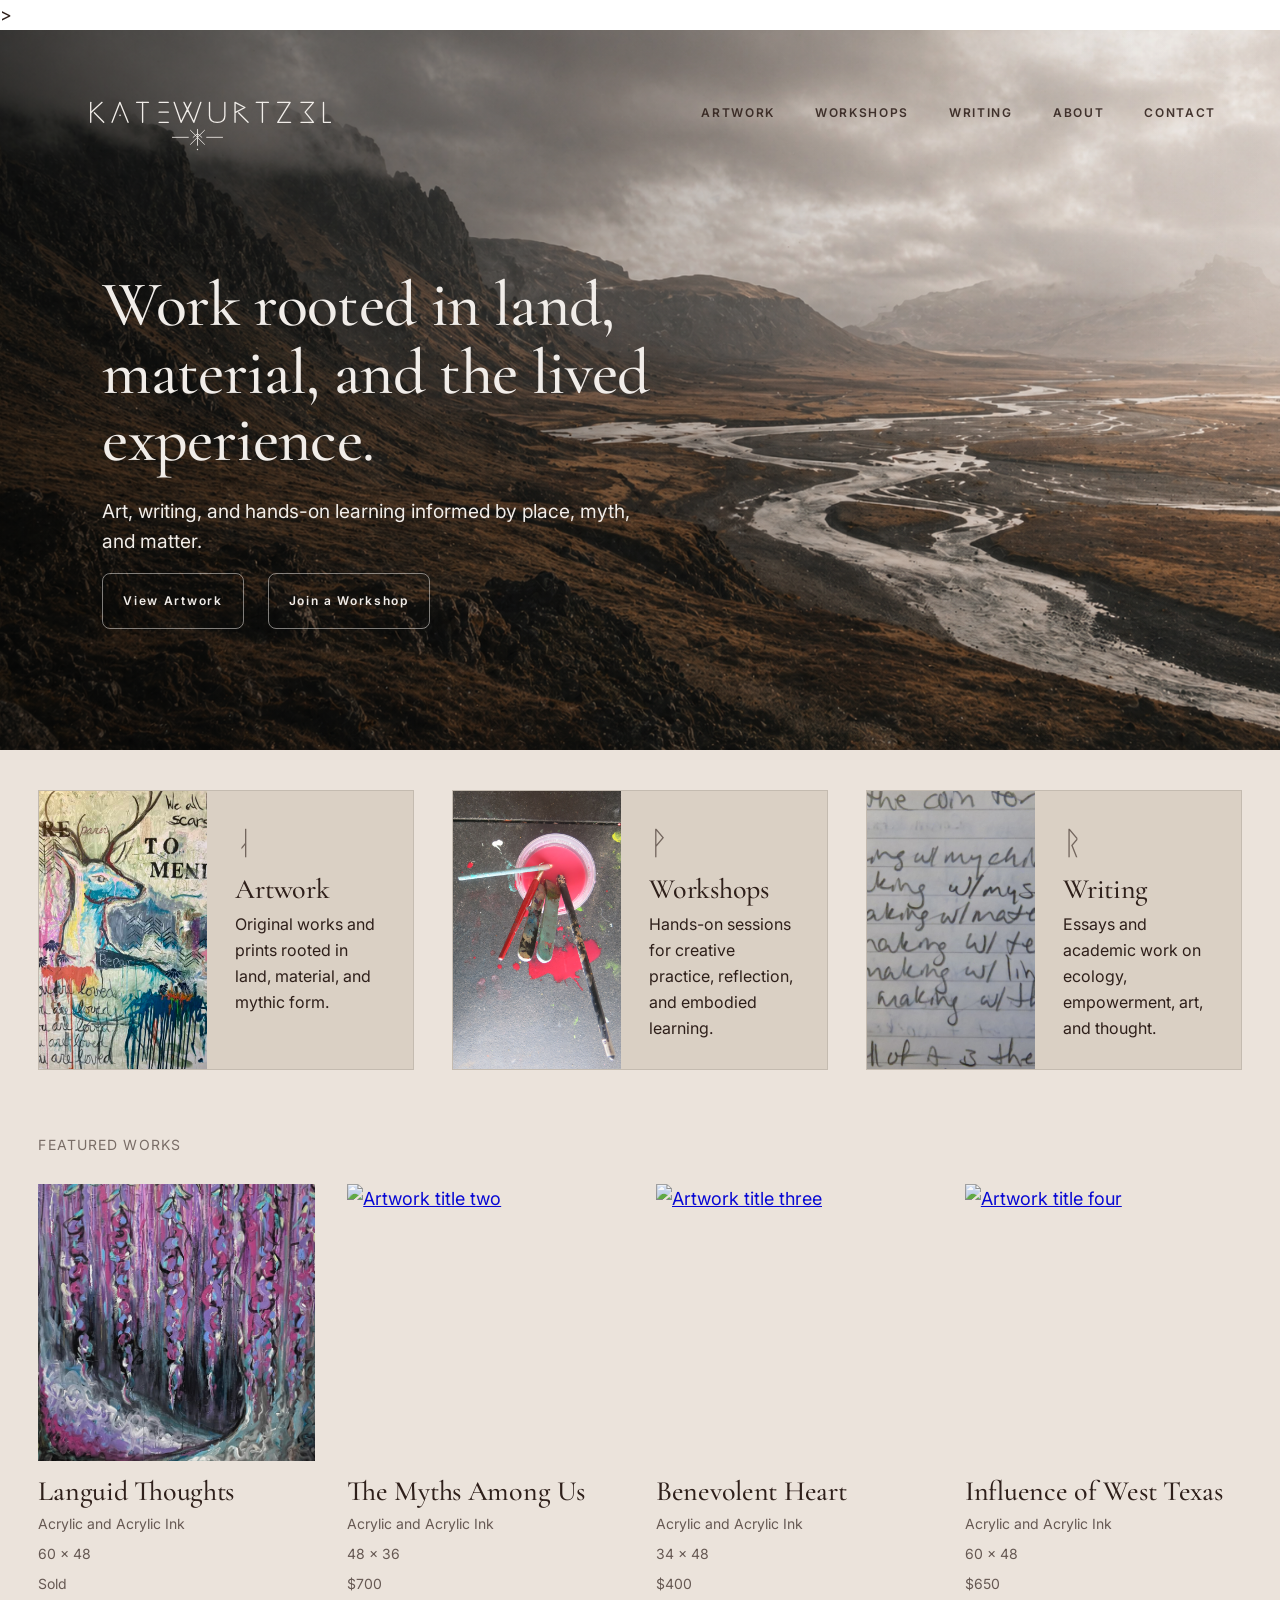
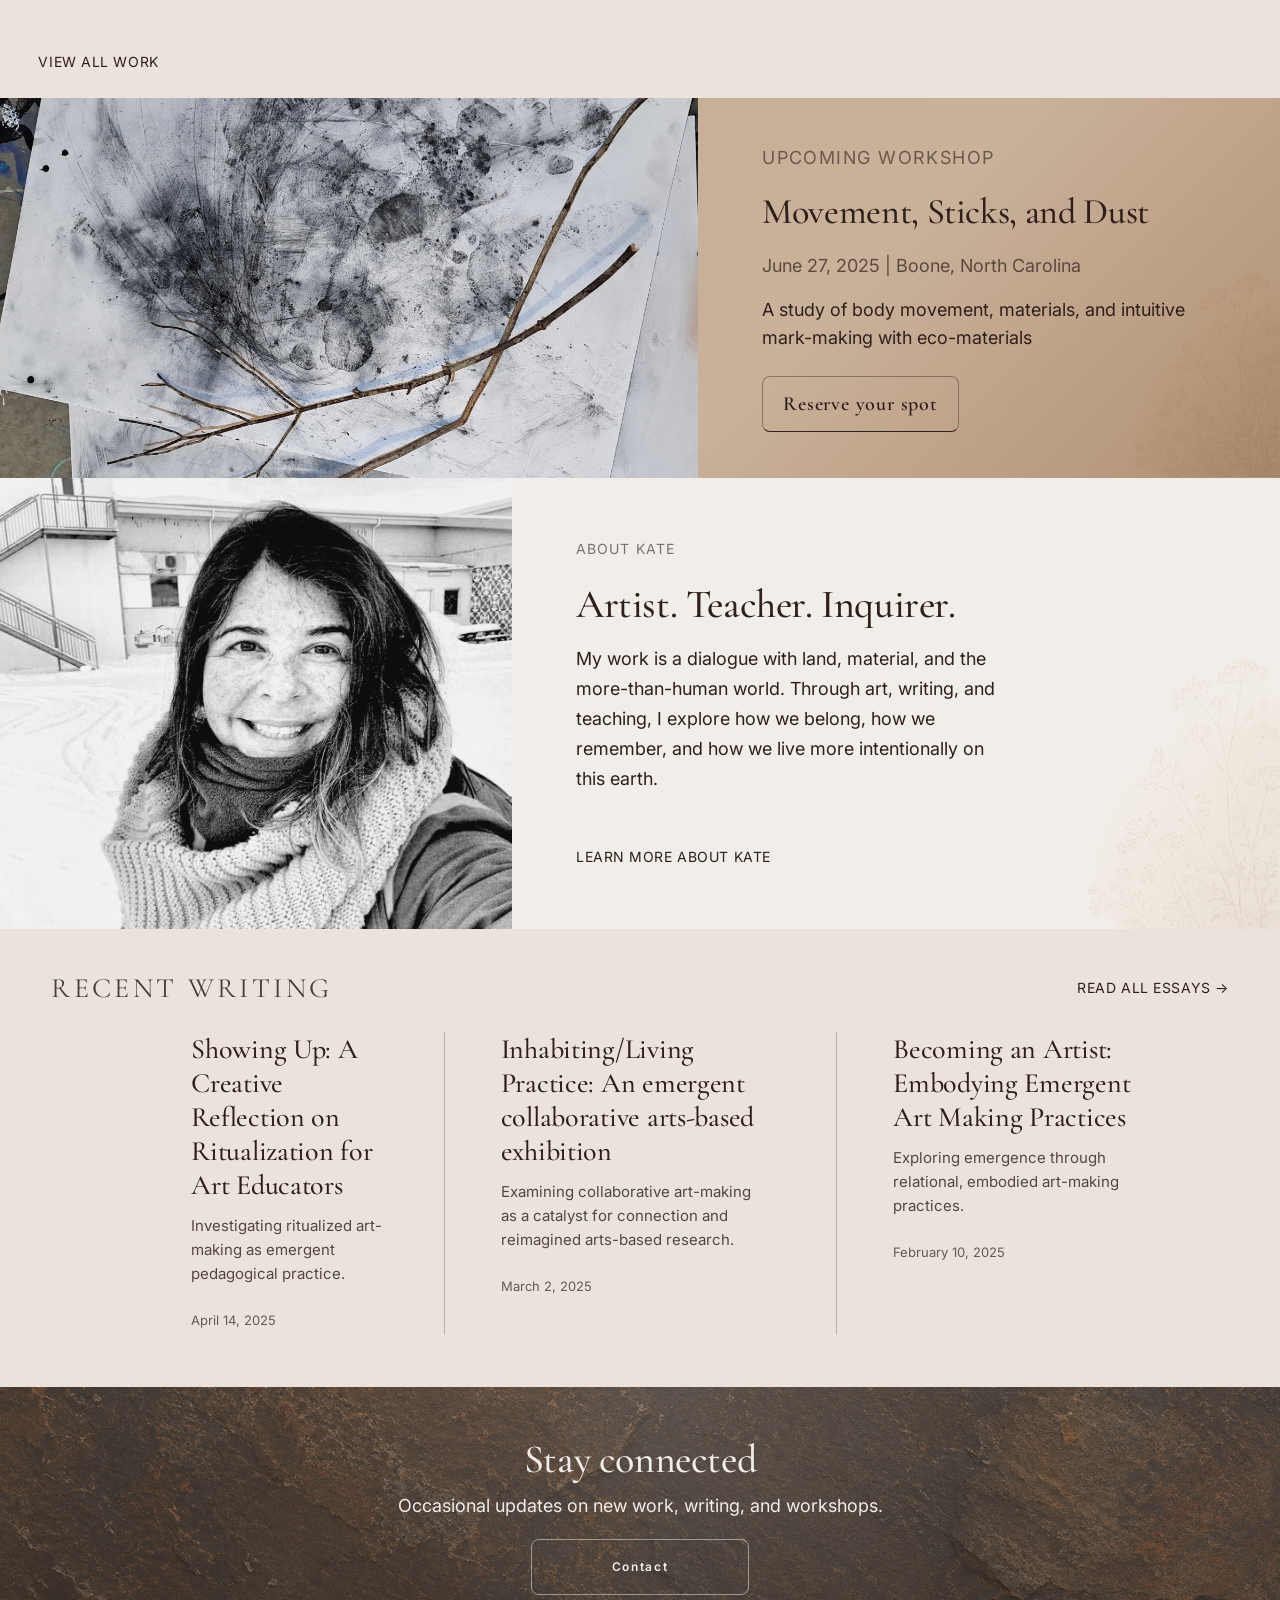
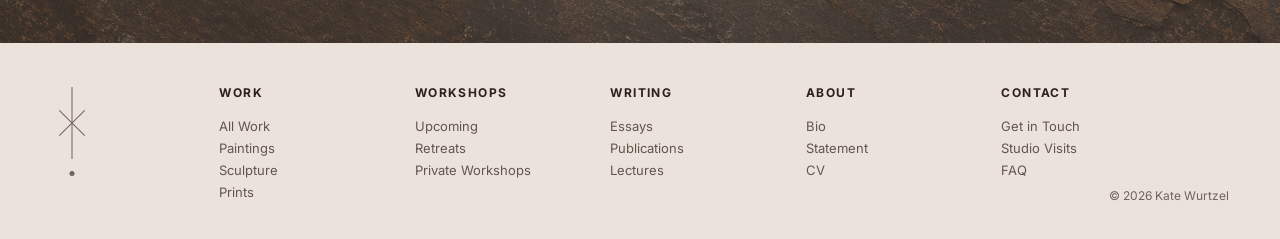
==== commit e191d1b3: "MayUpdates" ====
--- a/index.html
+++ b/index.html
@@ -22,7 +22,7 @@
                     <a href="/Workshops/">Workshops</a>
                     <a href="/Writing/">Writing</a>
                     <a href="/About/">About</a>
-                    <a href="/Contact/">Contact</a>
+                    <a href="/Inquiry/">Contact</a>
                 </nav>
             </header>
           <div class="menu-overlay">
@@ -35,7 +35,7 @@
               <a href="/Workshops/" onclick="closeMenu()">Workshops</a>
               <a href="/Writing/" onclick="closeMenu()">Writing</a>
               <a href="/About/" onclick="closeMenu()">About</a>
-              <a href="/Contact/" onclick="closeMenu()">Contact</a>
+              <a href="/Inquiry/" onclick="closeMenu()">Contact</a>
             </nav>
 
           </div>
@@ -46,7 +46,7 @@
             <p>Art, writing, and hands-on learning informed by place, myth, and matter.</p>
             <div class="cta">
                 <a href="/Artwork/" class="btn__primary">View Artwork</a>
-                <a href="/Workshops/" class="btn__secondary">Join a Workshop</a>
+                <a href="/Workshops/" class="btn__primary">Join a Workshop</a>
             </div>
         </div>
     </section>
@@ -157,7 +157,7 @@
       <p>
         A study of body movement, materials, and intuitive mark-making with eco-materials
       </p>
-      <a href="https://aikipezman-pixel.github.io/KatesWorkshops/" class="btn__primary btn--dark">Reserve your spot</a>
+      <a href="/Inquiry/" class="btn__primary btn--dark">Reserve your spot</a>
     </div>
   </div>
 </section>
@@ -177,7 +177,7 @@
         and how we live more intentionally on this earth.
       </p>
 
-      <a href="https://aikipezman-pixel.github.io/Katesabout/" class="text-link">Learn more about Kate</a>
+      <a href="/About/" class="text-link">Learn more about Kate</a>
     </div>
   </div>
 </section>
@@ -185,7 +185,7 @@
   <div class="recent-writing__inner">
     <div class="recent-writing__heading">
       <p class="eyebrow" id="recent-writing-title">Recent Writing</p>
-      <a href="https://aikipezman-pixel.github.io/Kateswriting/" class="text-link recent-writing__all">Read all essays</a>
+      <a href="/Writing/index.html" class="text-link recent-writing__all">Read all essays</a>
     </div>
 
     <div class="writing-list">
@@ -216,9 +216,7 @@
     <h2>Stay connected</h2>
     <p>Occasional updates on new work, writing, and workshops.</p>
 
-    <form class="newsletter__form">
-      <input type="email" placeholder="Email address">
-      <button type="submit">Join</button>
+   <a href="/Inquiry/" class="btn__secondary">Contact</a>
     </form>
   </div>
 </section>
--- a/style.css
+++ b/style.css
@@ -221,7 +221,7 @@
     flex-wrap: wrap;
 }
 
-.btn__secondary, .btn__primary {
+.btn__primary {
   display: inline-block;
   font-size: 12px;
   font-weight: 600;
@@ -230,6 +230,19 @@
   transition: all 300ms; 
   text-decoration: none;
   padding: 12px 20px;
+  border: 1px solid rgba(241, 237, 233, 0.5);
+  border-radius: 8px;
+}
+
+.btn__secondary {
+  display: inline-block;
+  font-size: 12px;
+  font-weight: 600;
+  letter-spacing: 0.14em;
+  color: #f1ede9;
+  transition: all 300ms; 
+  text-decoration: none;
+  padding: 12px 80px;
   border: 1px solid rgba(241, 237, 233, 0.5);
   border-radius: 8px;
 }
@@ -1290,9 +1303,12 @@
     font-size: clamp(40px, 13vw, 52px);
   }
 
-  .btn__primary,
-  .btn__secondary {
+  .btn__primary {
     padding: 10px 16px;
+    font-size: 11px;
+  }
+   .btn__secondary {
+    padding: 70px 16px;
     font-size: 11px;
   }
 
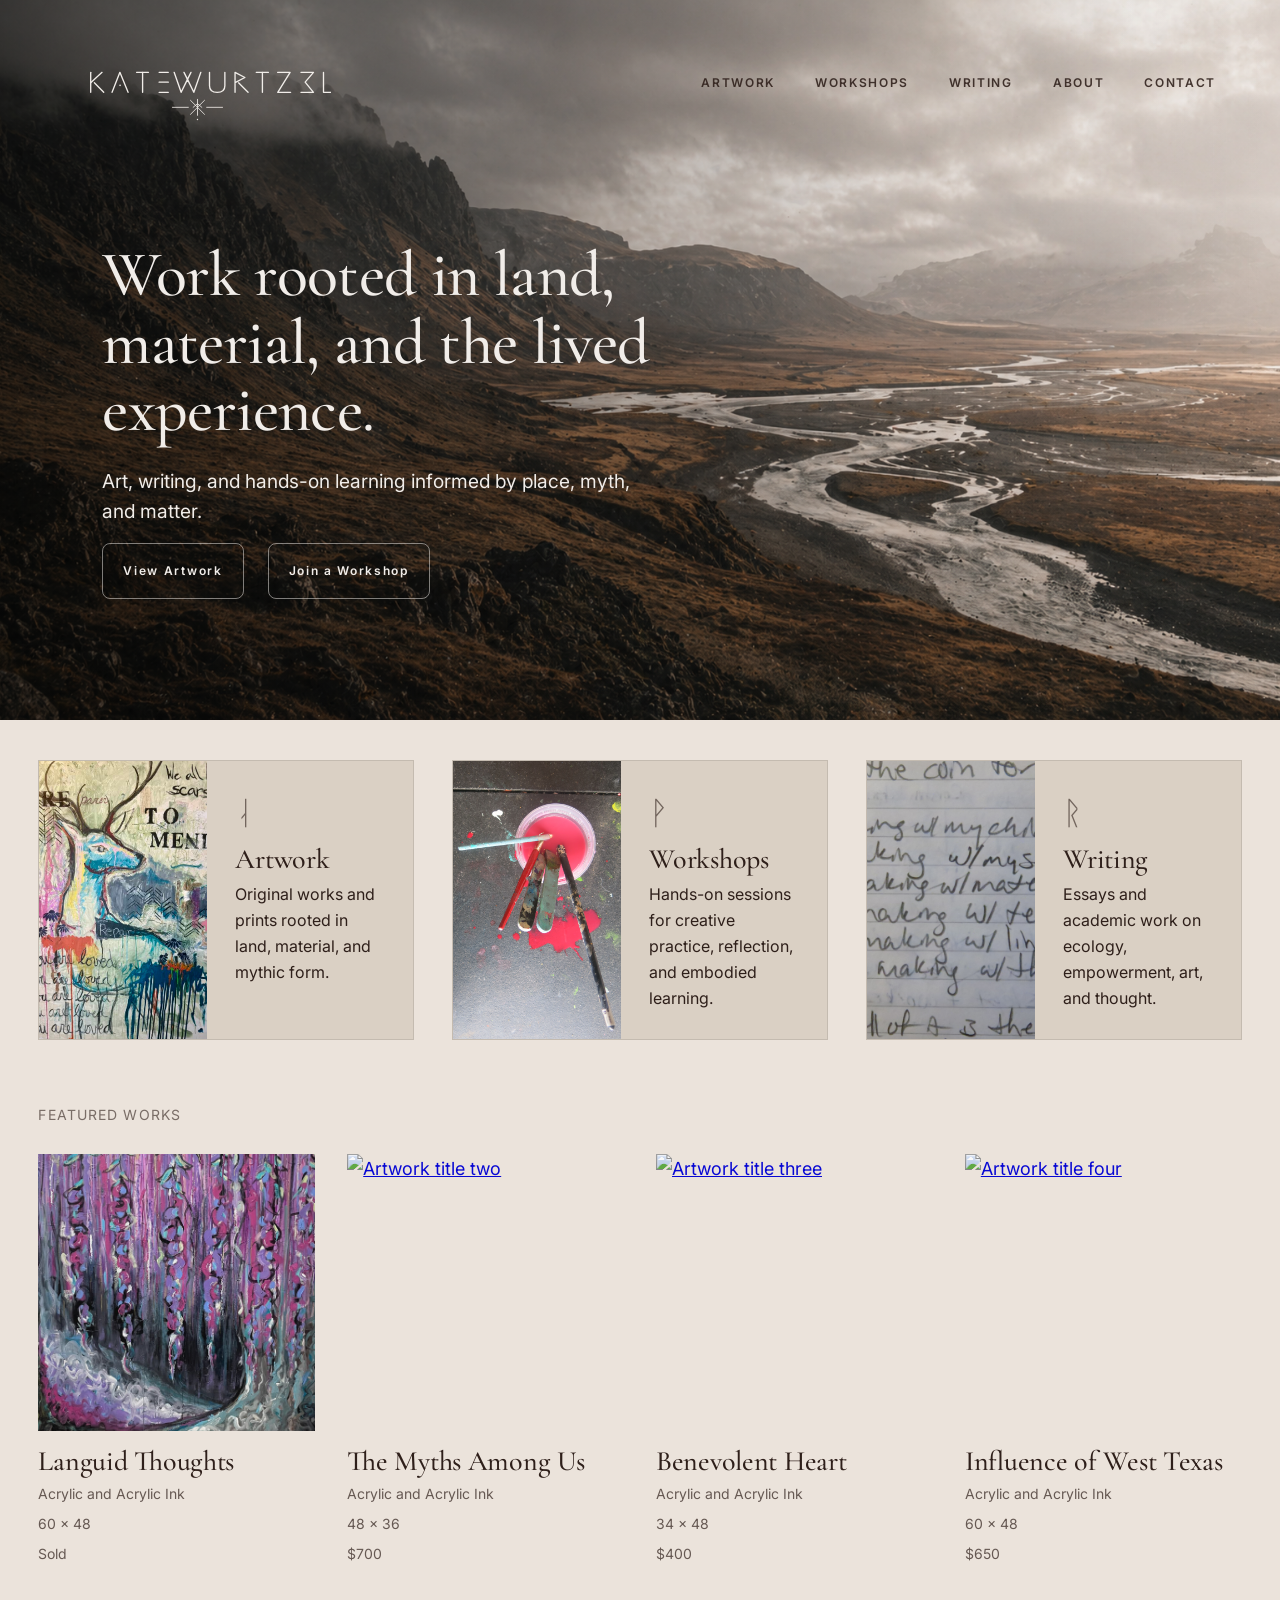
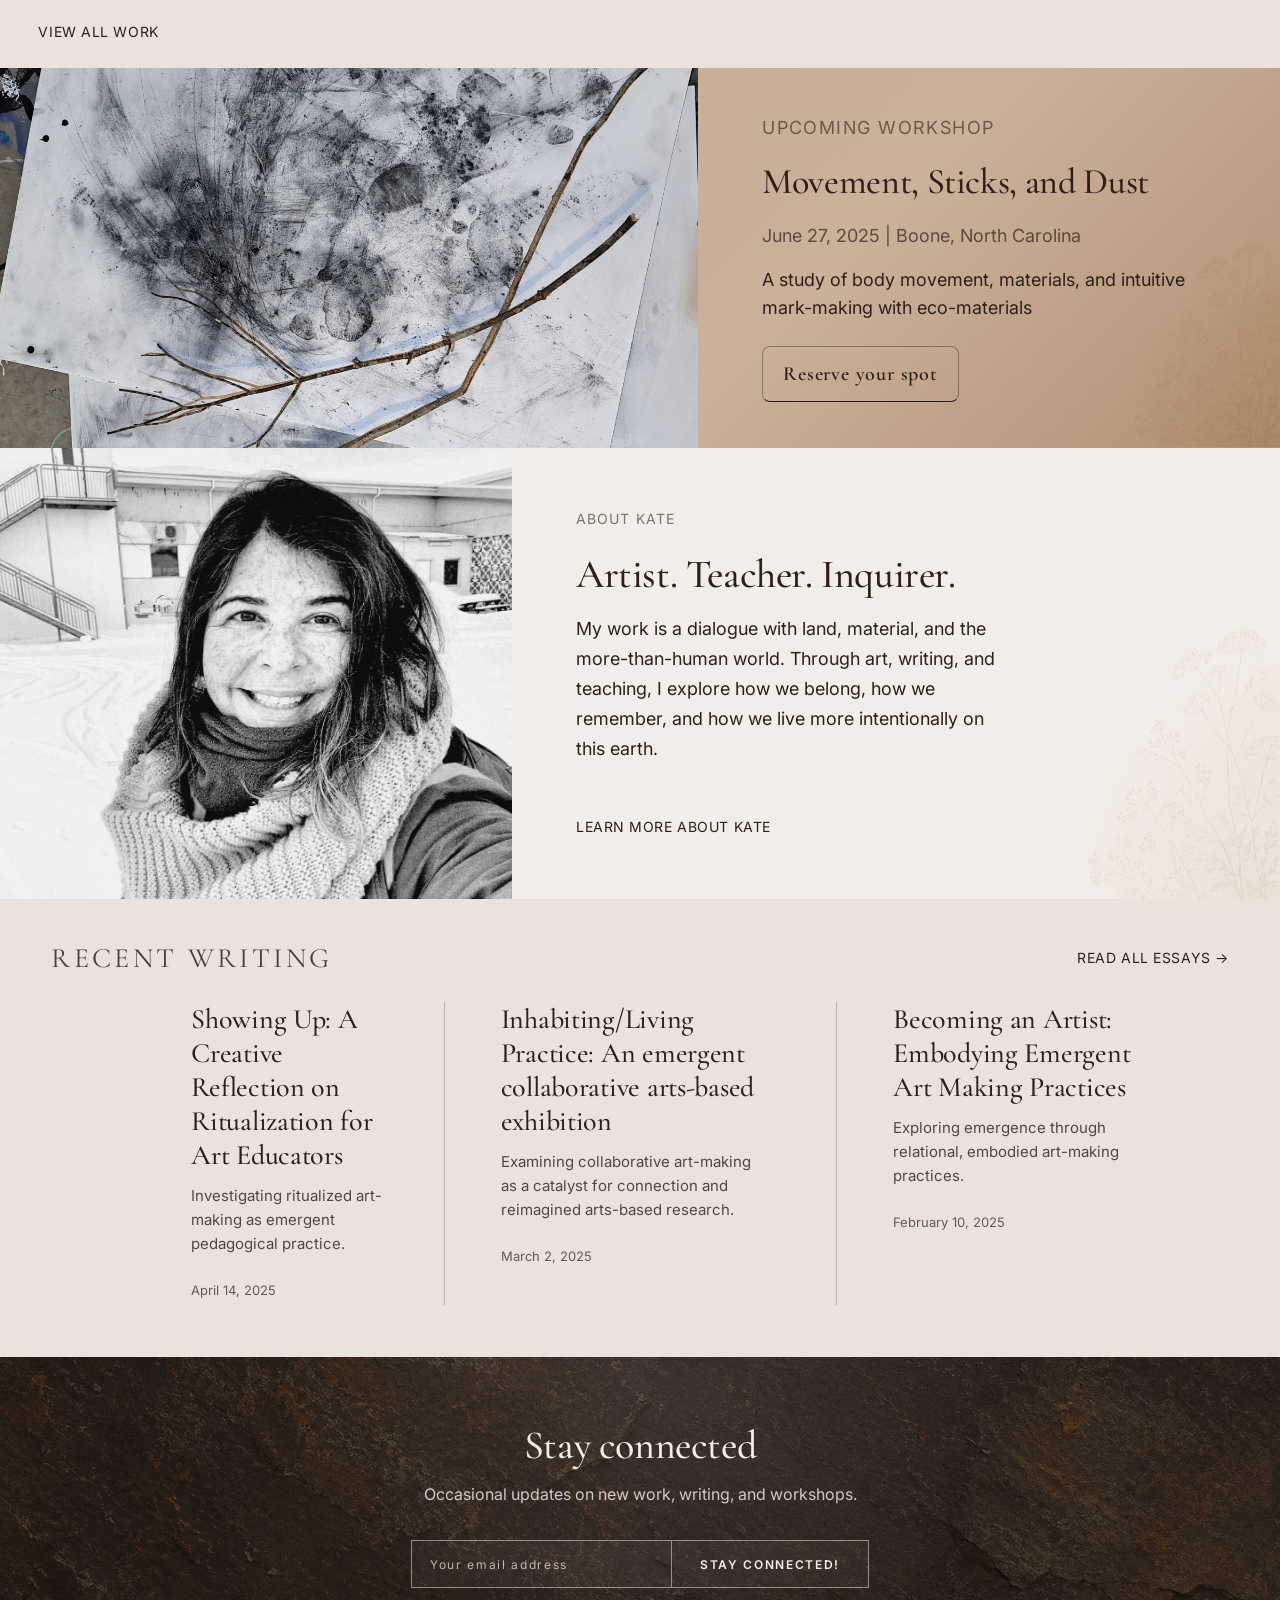
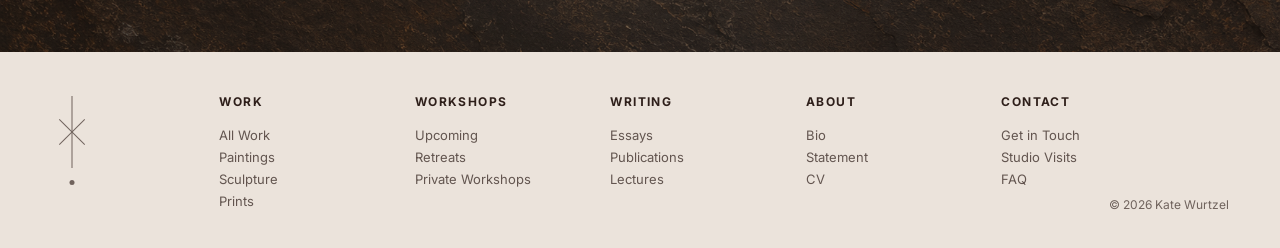
==== commit cedac5d4: "MailchimpUpdate" ====
--- a/index.html
+++ b/index.html
@@ -5,7 +5,7 @@
     <meta name="viewport" content="width=device-width, initial-scale=1.0">
       <link rel="stylesheet" href="style.css">
       <script defer src="script.js"></script>
-      <title>Dr. Kate Wurtzel</title>>
+      <title>Dr. Kate Wurtzel</title>
     <script src="https://kit.fontawesome.com/6f04150875.js" crossorigin="anonymous"></script>
 </head>
     <body>
@@ -216,8 +216,32 @@
     <h2>Stay connected</h2>
     <p>Occasional updates on new work, writing, and workshops.</p>
 
-   <a href="/Inquiry/" class="btn__secondary">Contact</a>
-    </form>
+    
+   
+<form
+  action="https://katewurtzel.us20.list-manage.com/subscribe/post?u=48c4457a038ae1e5115c1fb4f&id=462c464cd6&f_id=00da7ee0f0"
+  method="post"
+  id="mc-embedded-subscribe-form"
+  name="mc-embedded-subscribe-form"
+  class="validate newsletter__form"
+  target="_blank"
+>
+
+<div style="position: absolute; left: -5000px;" aria-hidden="true">
+  <input type="text" name="b_48c4457a038ae1e5115c1fb4f_462c464cd6" tabindex="-1" value="">
+</div>
+
+  <input
+    type="email"
+    name="EMAIL"
+    placeholder="Your email address"
+    required
+  >
+
+  <button type="submit">
+    Stay Connected!
+  </button>
+</form>
   </div>
 </section>
 
--- a/style.css
+++ b/style.css
@@ -831,15 +831,18 @@
 
 /*newslettter*/
 
+/* NEWSLETTER */
+
 .newsletter {
   position: relative;
   overflow: hidden;
 
-  padding: 48px 24px;
+  padding: 64px 24px;
+
   background-image:
-      linear-gradient(
-      rgba(235, 227, 219, 0.18),
-      rgba(235, 227, 219, 0.18)
+    linear-gradient(
+      rgba(24, 19, 16, 0.55),
+      rgba(24, 19, 16, 0.55)
     ),
     url("assets/stone-texture-dark.png");
 
@@ -848,20 +851,6 @@
 }
 
 .newsletter::before {
-  content: "";
-  position: absolute;
-  inset: 0;
-
-   background:
-    linear-gradient(
-      180deg,
-      rgba(32, 24, 20, 0.28),
-      rgba(32, 24, 20, 0.42)
-    );
-
-  z-index: 0;
-}
-.newsletter::after {
   content: "";
   position: absolute;
   inset: 0;
@@ -876,8 +865,10 @@
   opacity: 0.55;
   mix-blend-mode: screen;
 
+  pointer-events: none;
   z-index: 1;
 }
+
 .newsletter__inner {
   position: relative;
   z-index: 2;
@@ -885,44 +876,47 @@
   max-width: 720px;
   margin: 0 auto;
   text-align: center;
-
+}
+
+.newsletter__inner h2 {
   color: #f1ede9;
-}
-.newsletter__inner h2 {
-  margin-bottom: 8px;
+  margin-bottom: 12px;
 }
 
 .newsletter__inner p {
-  margin-bottom: 18px;
+  color: rgba(241, 237, 233, 0.82);
+  margin-bottom: 32px;
+
+  font-family: var(--font-sans);
+  font-size: 16px;
+  line-height: 1.7;
 }
 
 .newsletter__form {
   margin-top: 20px;
   display: flex;
   justify-content: center;
-  gap: 0;
 }
 
 .newsletter__form input,
 .newsletter__form button {
-  height: 44px;
+  height: 48px;
   font-family: var(--font-sans);
   font-size: 12px;
-  letter-spacing: 0.12em;
+  letter-spacing: 0.14em;
   color: #f1ede9;
   background: rgba(241, 237, 233, 0.04);
   border: 1px solid rgba(241, 237, 233, 0.5);
 }
 
 .newsletter__form input {
-  width: min(320px, 60vw);
-  padding: 0 16px;
+  width: min(260px, 60vw);
+  padding: 0 18px;
   border-right: none;
 }
 
 .newsletter__form input::placeholder {
   color: rgba(241, 237, 233, 0.72);
-  letter-spacing: 0.04em;
 }
 
 .newsletter__form button {
@@ -934,7 +928,7 @@
 }
 
 .newsletter__form button:hover {
-  background: rgba(241, 237, 233, 0.1);
+  background: rgba(241, 237, 233, 0.08);
   border-color: #f1ede9;
 }
 
@@ -1234,22 +1228,19 @@
     border-top: none;
   }
 
-  .newsletter__form {
-    flex-direction: column;
-    align-items: center;
-    gap: 12px;
-  }
-
-  .newsletter__form input,
-  .newsletter__form button {
-    width: 100%;
-    max-width: 340px;
-  }
-
-  .newsletter__form input {
-    border-right: 1px solid rgba(241, 237, 233, 0.5);
-  }
-
+.newsletter__form {
+  flex-direction: column;
+  gap: 12px;
+}
+
+.newsletter__form input {
+  border-right: 1px solid rgba(241,237,233,0.35);
+  height: 48px;
+}
+
+.newsletter__form button {
+  height: 48px;
+}
   .site-footer__inner {
     grid-template-columns: 1fr;
     gap: 36px;
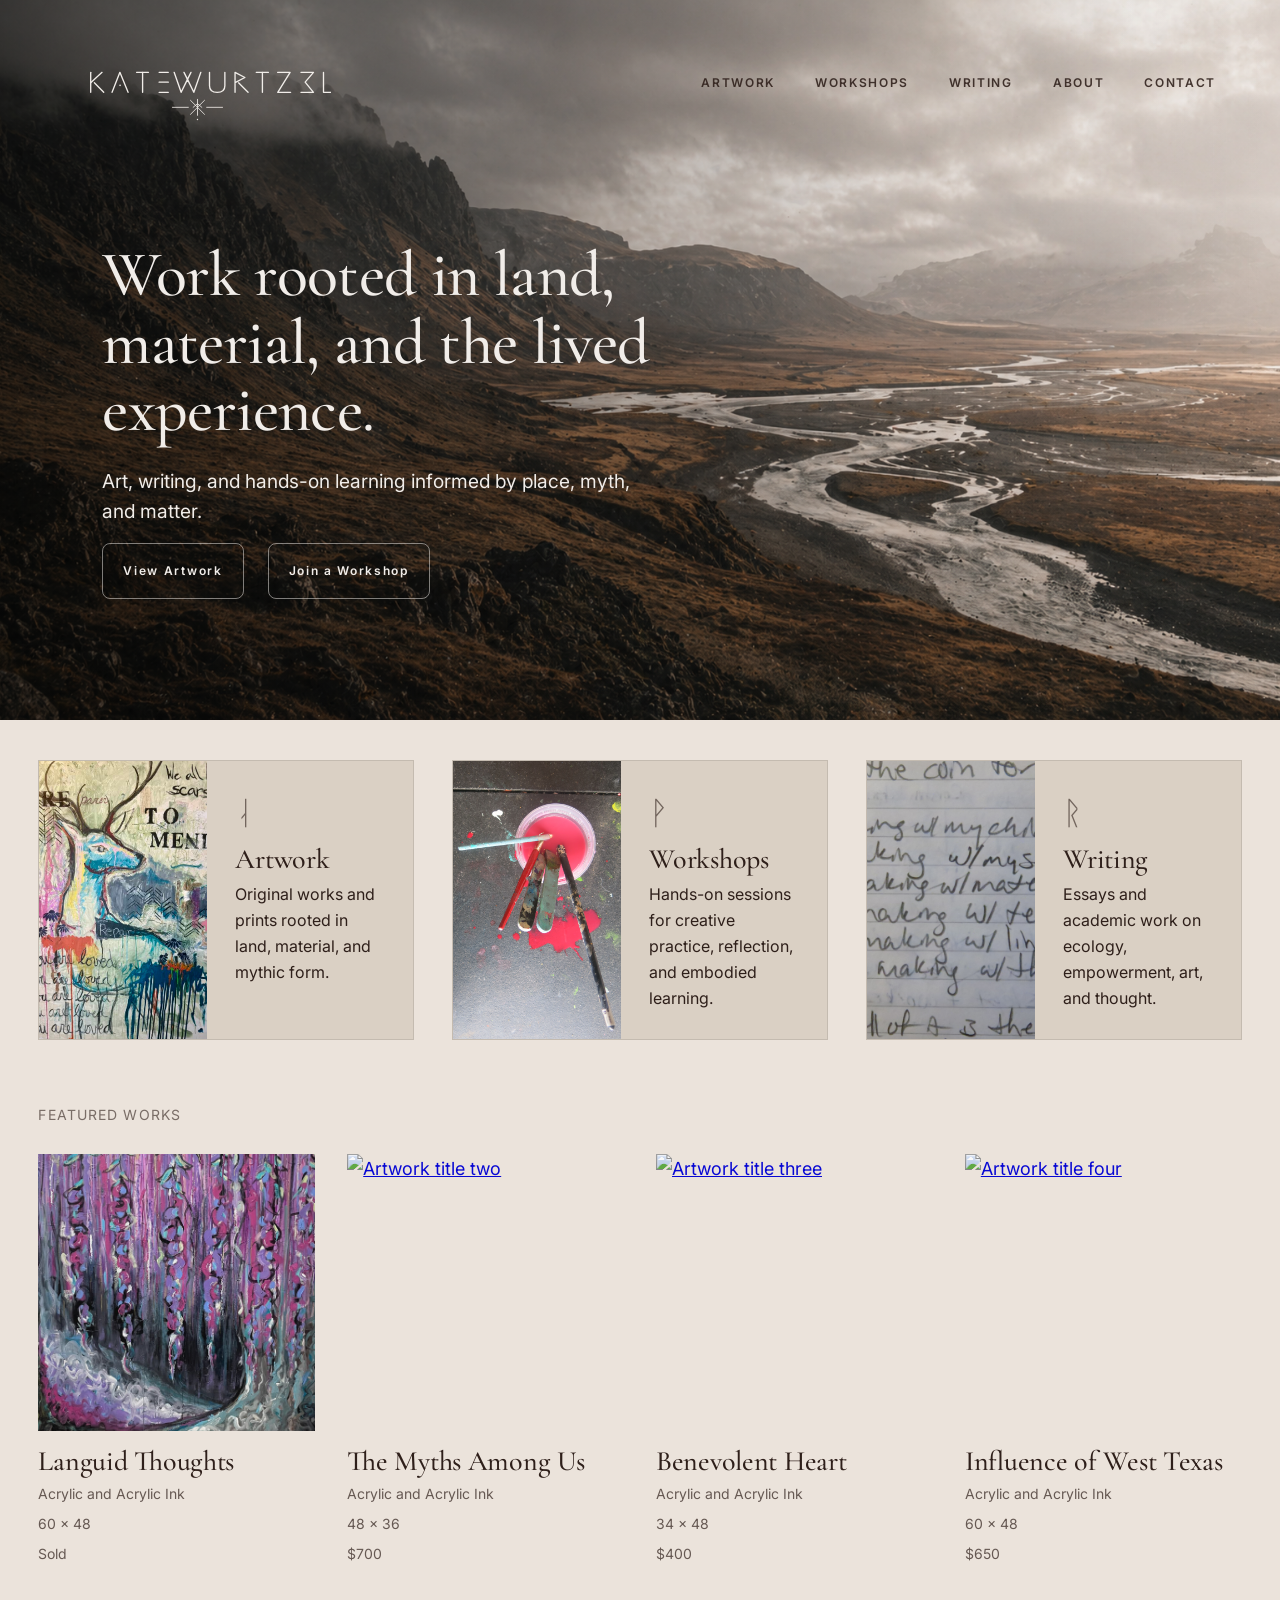
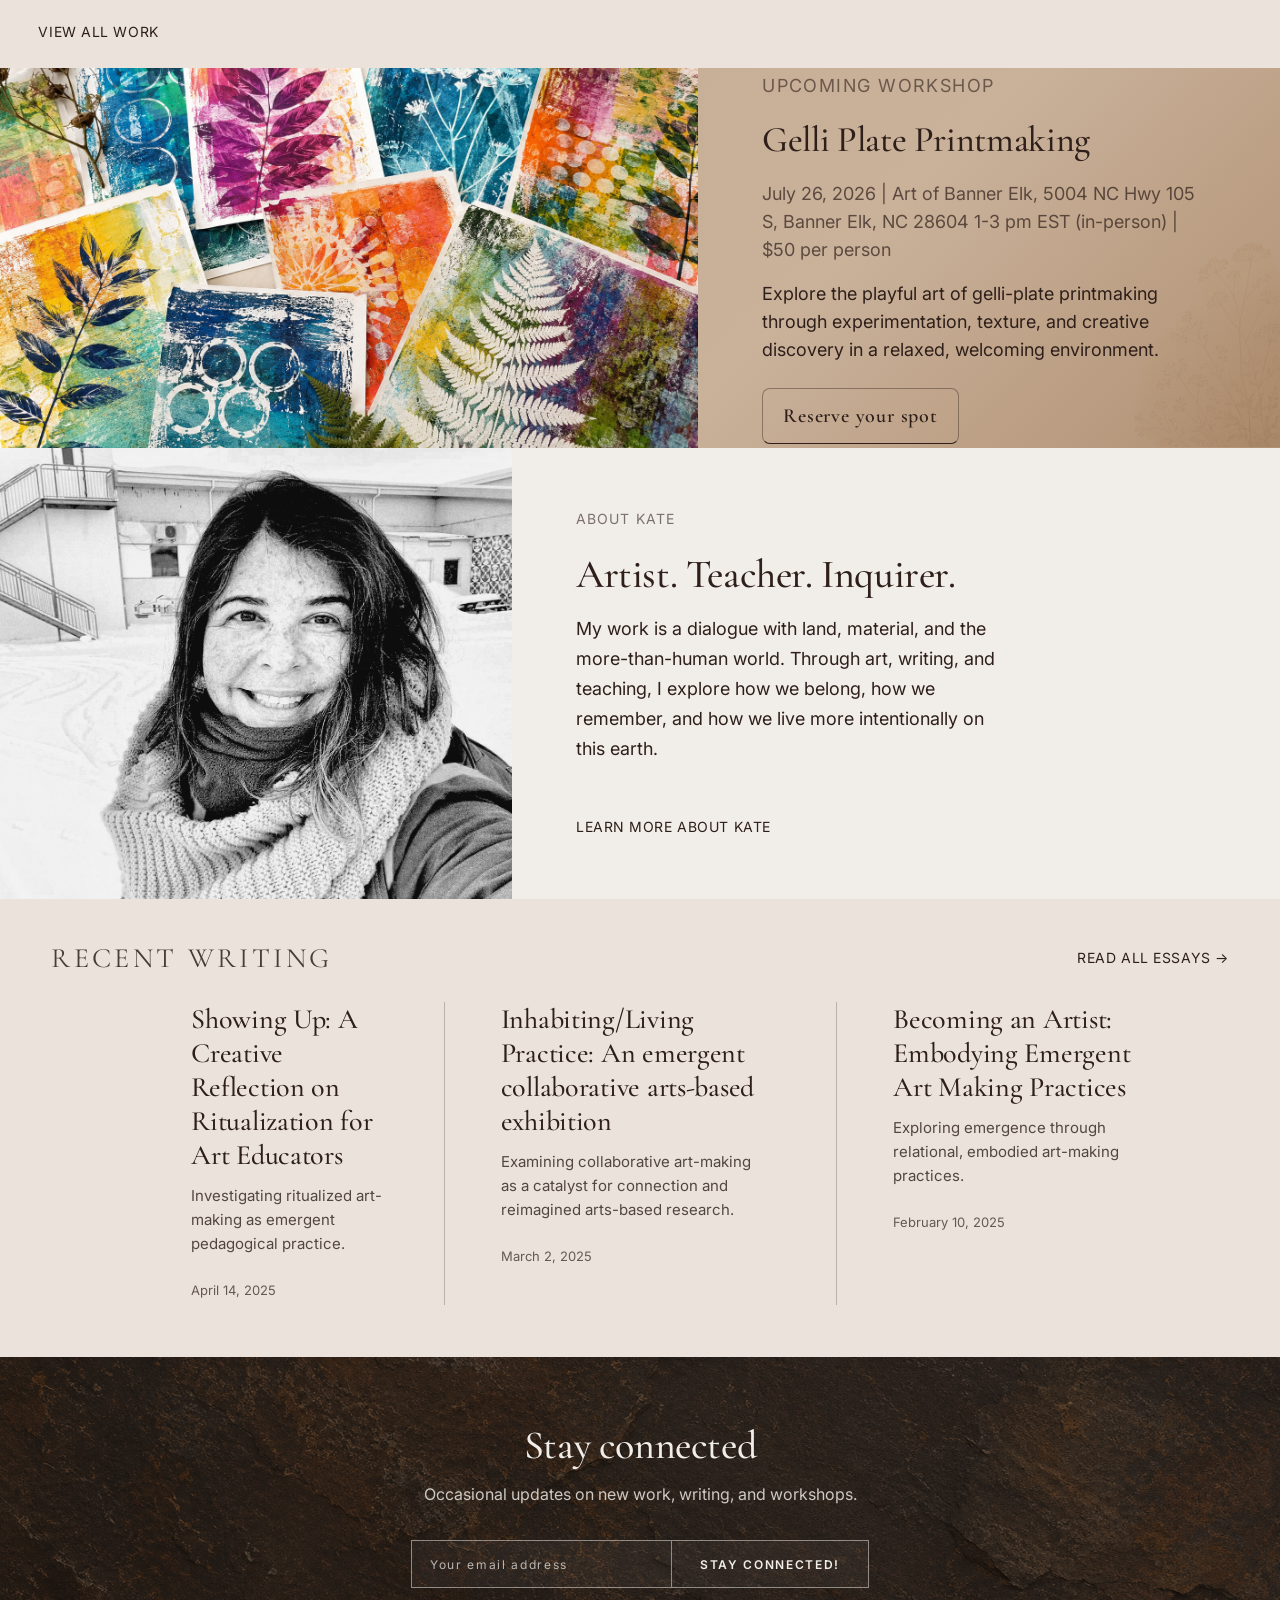
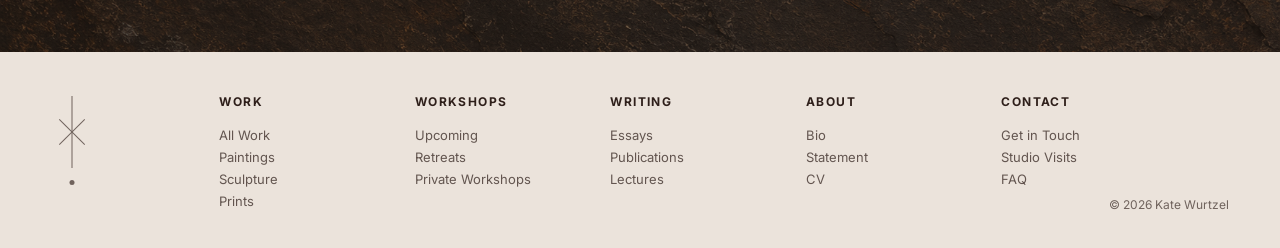
==== commit 85425d43: "WorkshopUpdate" ====
--- a/index.html
+++ b/index.html
@@ -146,16 +146,16 @@
 </section>
 <section class="workshop">
   <div class="workshop__media">
-    <img src="assets/SticksandDust.jpg" alt="Workshop scene">
+    <img src="assets/GelliPints.png" alt="Workshop scene">
   </div>
   <div class="workshop__content">
     
     <div class="workshop__content-inner">
       <p class="eyebrow">Upcoming Workshop</p>
-      <h2>Movement, Sticks, and Dust</h2>
-      <p class="workshop__meta">June 27, 2025 | Boone, North Carolina</p>
+      <h2>Gelli Plate Printmaking</h2>
+      <p class="workshop__meta">July 26, 2026 | Art of Banner Elk, 5004 NC Hwy 105 S, Banner Elk, NC 28604 1-3 pm EST (in-person) | $50 per person</p>
       <p>
-        A study of body movement, materials, and intuitive mark-making with eco-materials
+        Explore the playful art of gelli-plate printmaking through experimentation, texture, and creative discovery in a relaxed, welcoming environment.
       </p>
       <a href="/Inquiry/" class="btn__primary btn--dark">Reserve your spot</a>
     </div>
